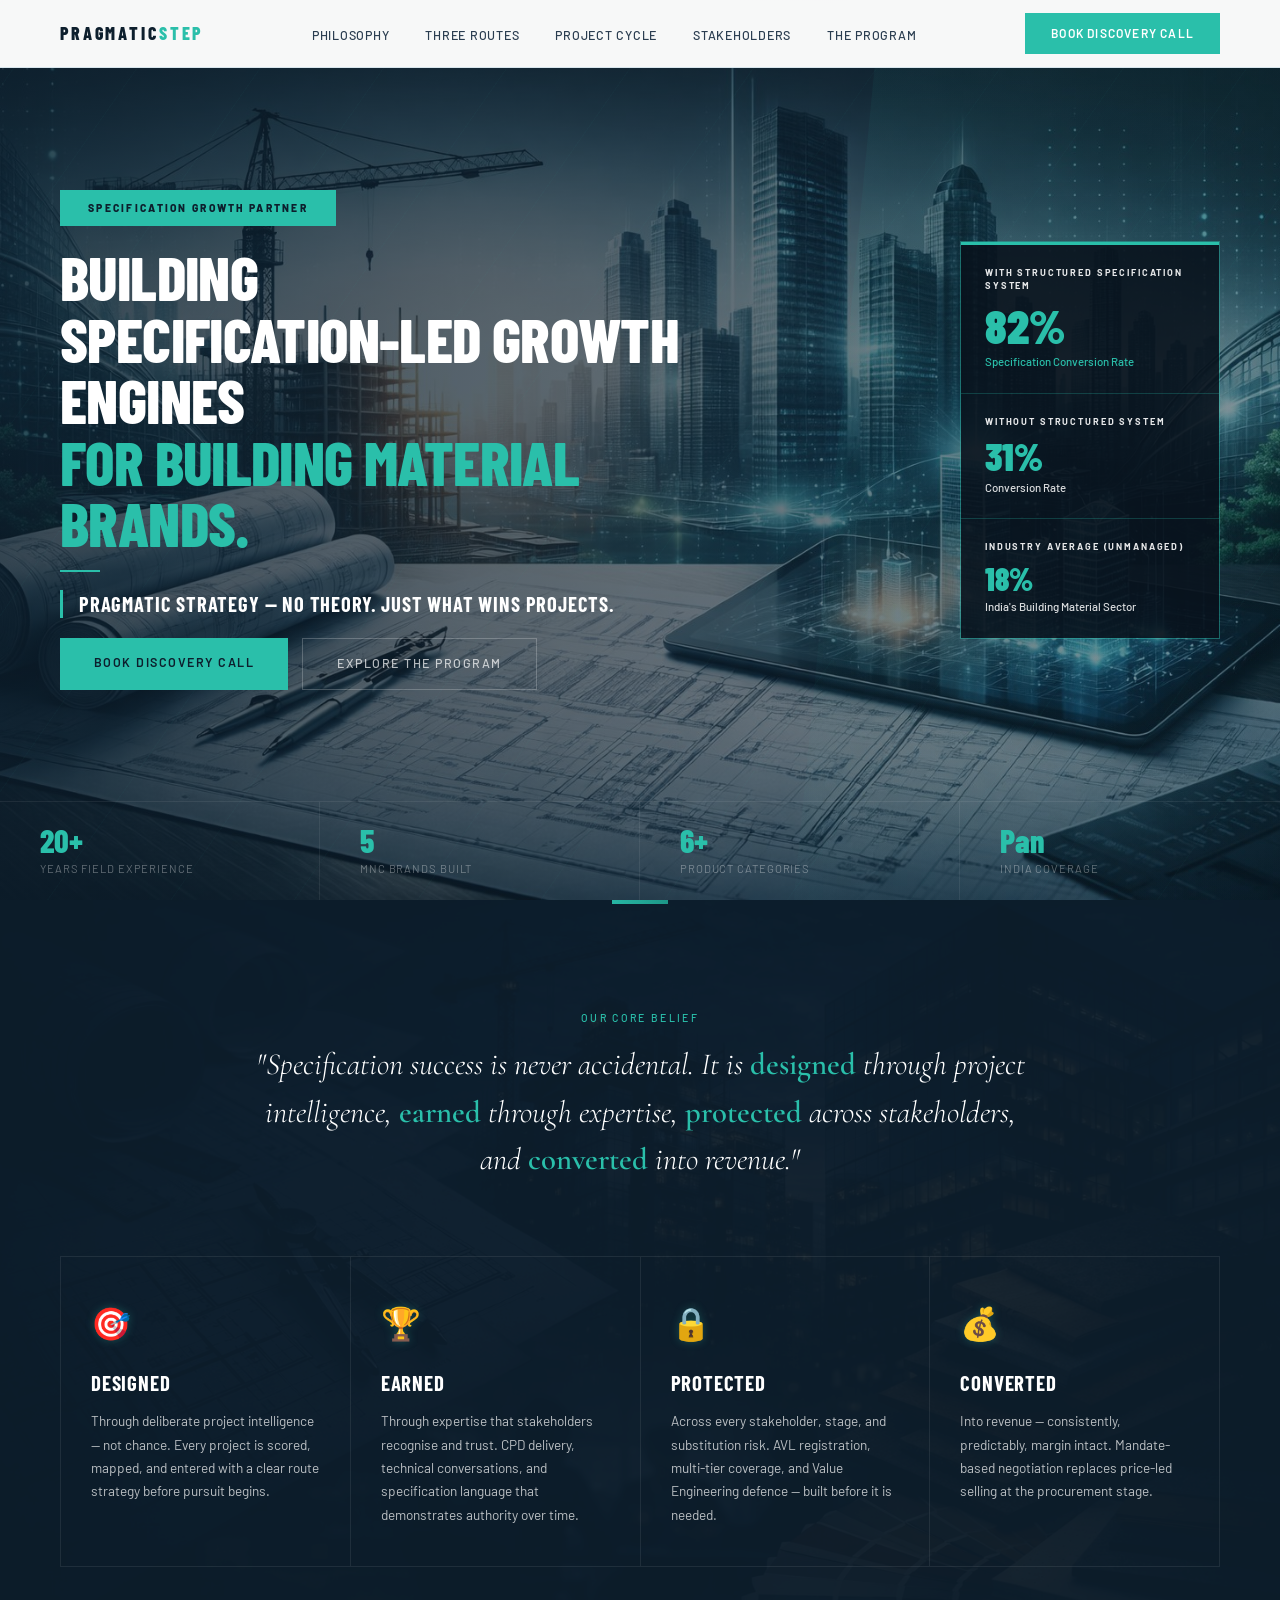
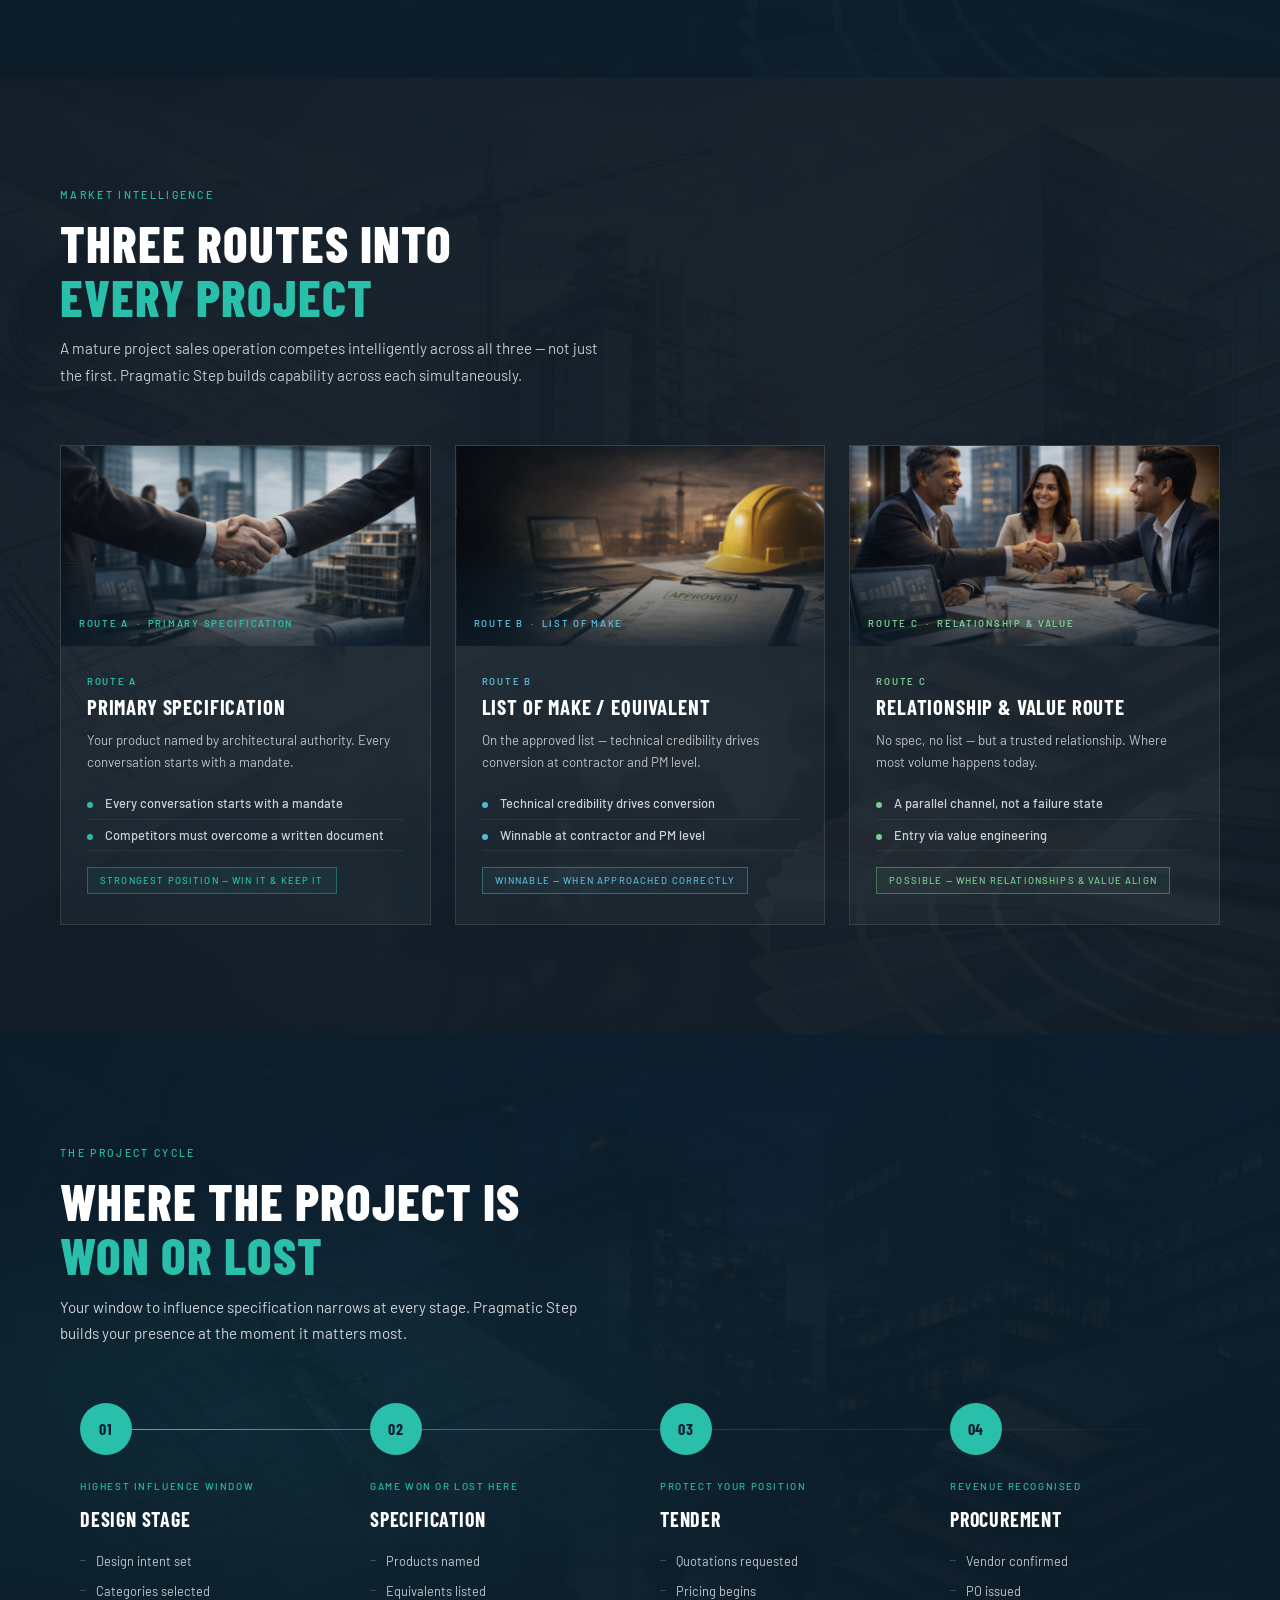
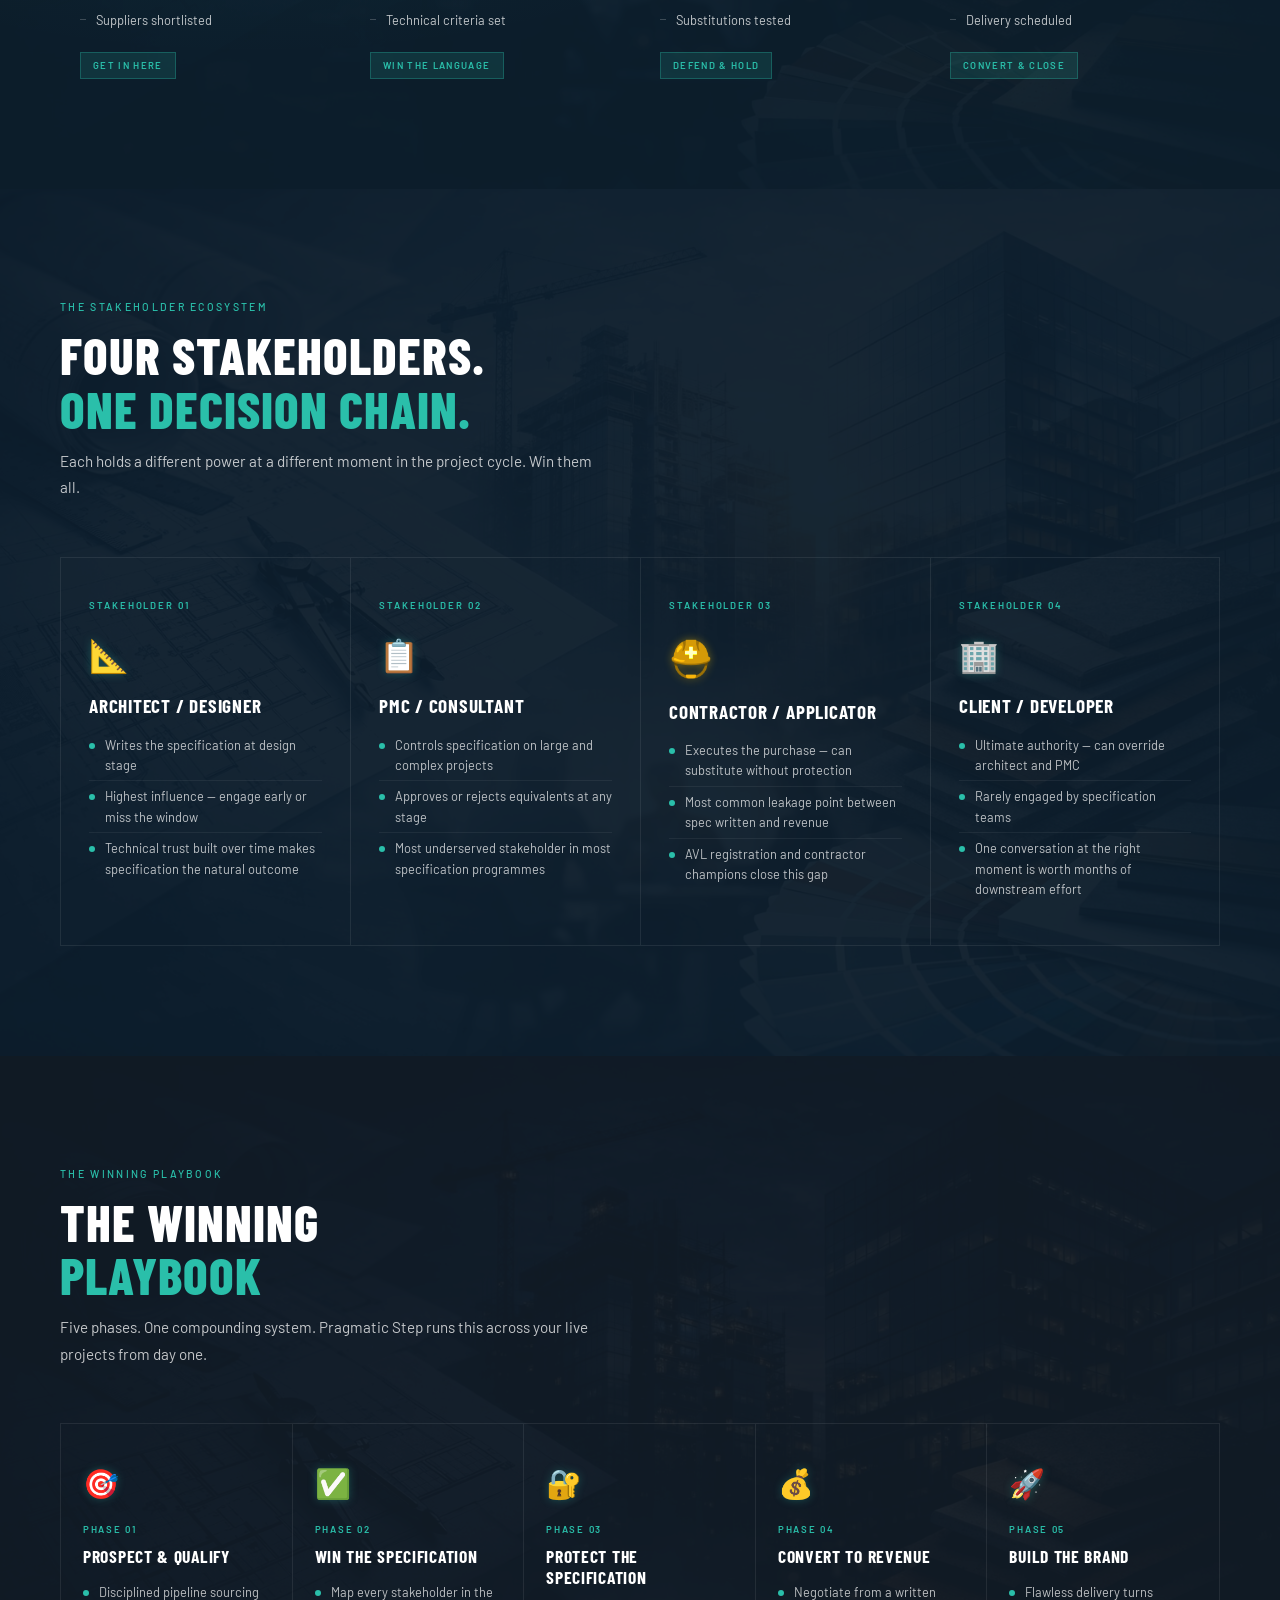
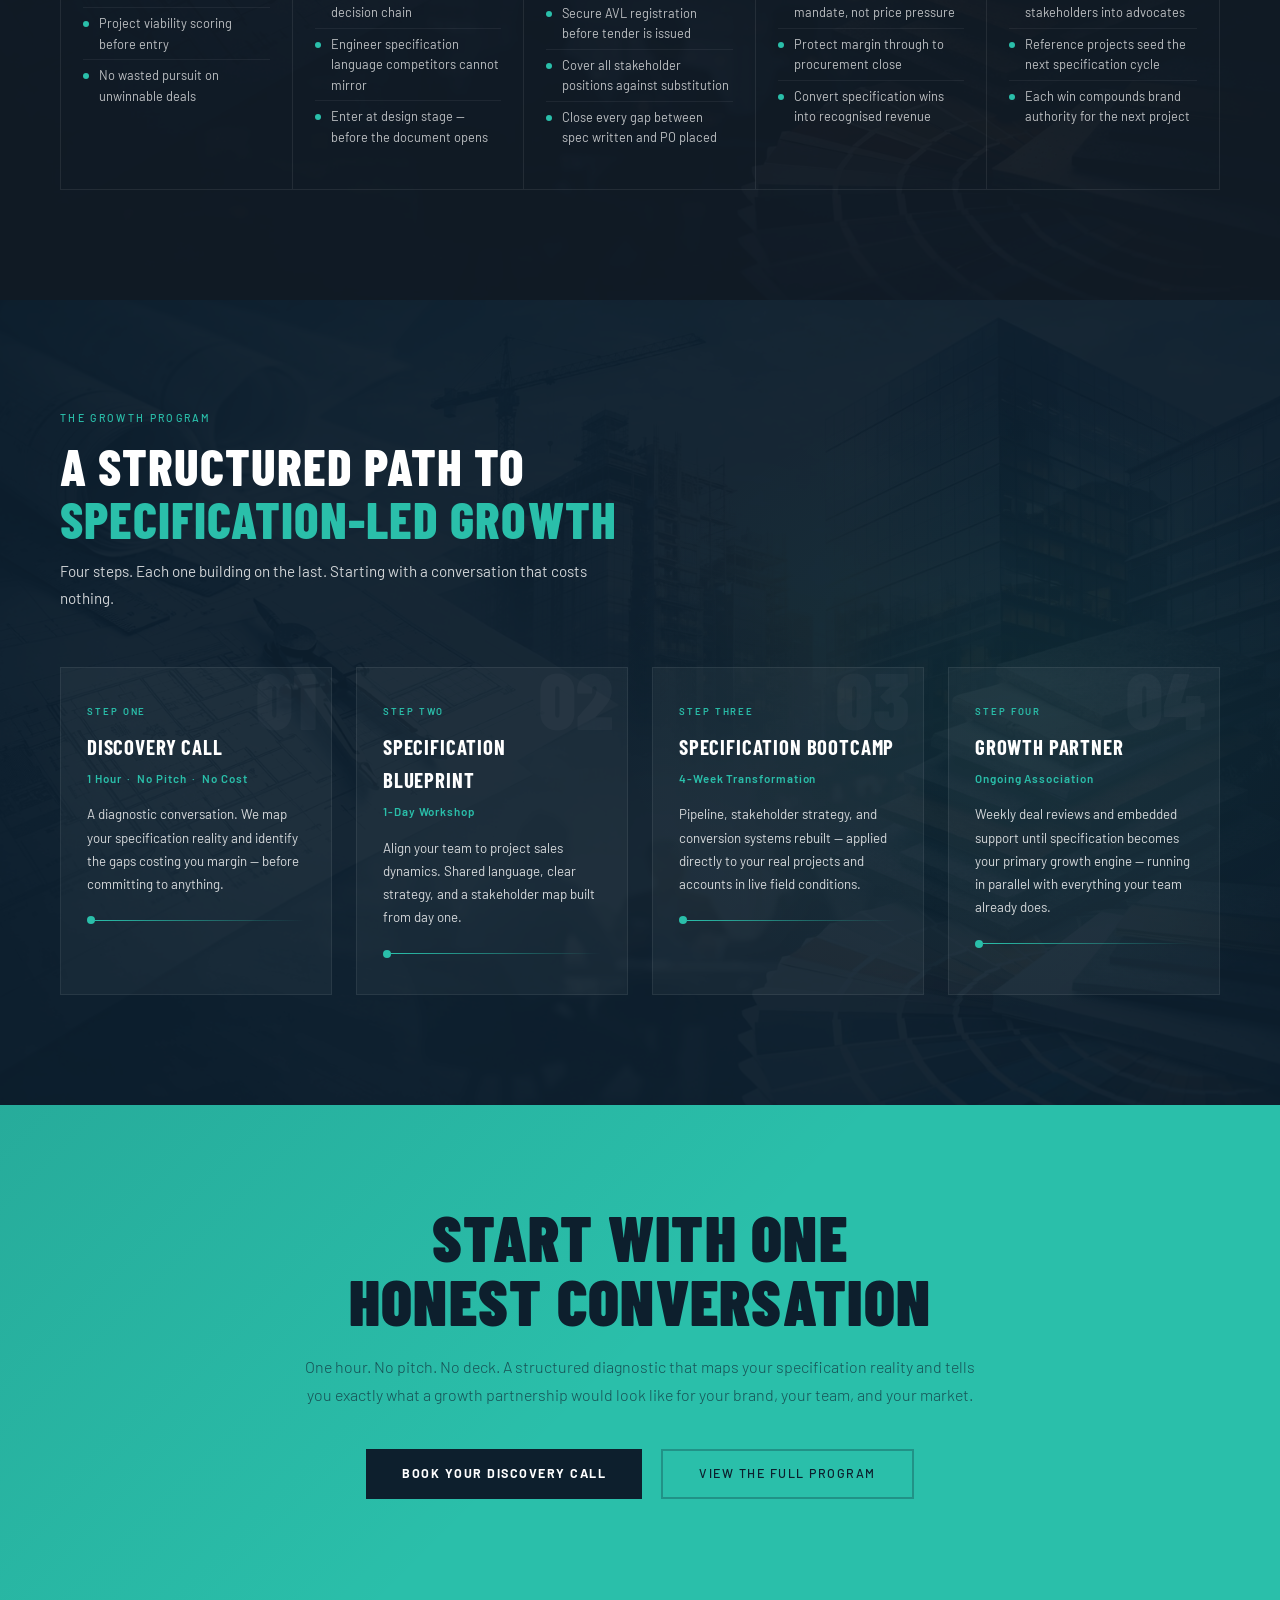
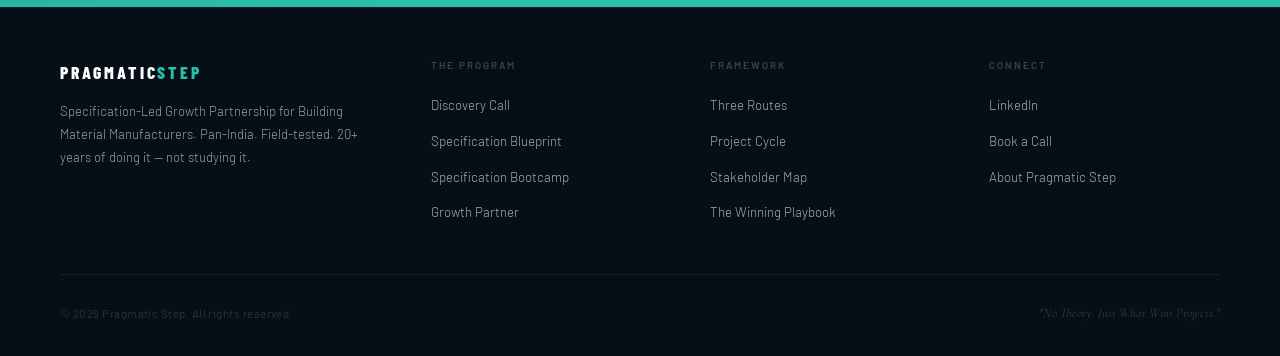
==== logon_uploads/pragmaticstep-homepage (14).html @ 9394274b "basic index done" ====
<!DOCTYPE html>
<html lang="en">
<head>
<meta charset="UTF-8">
<meta name="viewport" content="width=device-width, initial-scale=1.0">
<title>Specification Growth Partner — Pragmatic Step</title>
<link rel="preconnect" href="https://fonts.googleapis.com">
<link rel="preconnect" href="https://fonts.gstatic.com" crossorigin>
<link href="https://fonts.googleapis.com/css2?family=Barlow+Condensed:wght@400;600;700;800;900&family=Barlow:ital,wght@0,300;0,400;0,500;0,600;1,300;1,400&family=Cormorant+Garamond:ital,wght@0,300;1,300;1,400&display=swap" rel="stylesheet">
<style>
:root {
  --teal:#2abfaa; --teal-d:#1f9e8c; --teal-xl:#e6f8f6; --teal-bg:#f0faf9;
  --navy:#0d1f2d; --navy-m:#1a3345; --ink:#1c2b36; --body:#2a3d50;
  --muted:#4a6278; --line:#d8e6ed; --sand:#111c26; --white:#ffffff;
  --gold:#c8932a; --gold-l:#e0a83a;
  --f-head:'Barlow Condensed',sans-serif;
  --f-body:'Barlow',sans-serif;
  --f-serif:'Cormorant Garamond',Georgia,serif;
}
*,*::before,*::after{box-sizing:border-box;margin:0;padding:0}
html{scroll-behavior:smooth}
body{font-family:var(--f-body);background:var(--white);color:var(--ink);overflow-x:hidden;line-height:1.6}

/* NAV */
nav{position:fixed;top:0;left:0;right:0;z-index:200;background:rgba(255,255,255,0.97);backdrop-filter:blur(20px);border-bottom:1px solid var(--line);display:flex;align-items:center;justify-content:space-between;padding:0 60px;height:68px;transition:box-shadow 0.3s}
.nav-logo{font-family:var(--f-head);font-size:1.12rem;font-weight:800;letter-spacing:0.16em;text-transform:uppercase;color:var(--navy);text-decoration:none}
.nav-logo span{color:var(--teal)}
.nav-links{display:flex;gap:36px;list-style:none}
.nav-links a{font-family:var(--f-body);font-size:0.78rem;font-weight:500;letter-spacing:0.06em;text-transform:uppercase;color:var(--body);text-decoration:none;transition:color 0.2s}
.nav-links a:hover,.nav-links a.active{color:var(--teal)}
.nav-cta{font-family:var(--f-body);font-size:0.75rem;font-weight:600;letter-spacing:0.1em;text-transform:uppercase;background:var(--teal);color:var(--white);padding:11px 26px;text-decoration:none;transition:background 0.2s;white-space:nowrap}
.nav-cta:hover{background:var(--teal-d)}

/* HERO */
.hero{min-height:100vh;display:flex;flex-direction:column;justify-content:center;position:relative;overflow:hidden;padding:100px 60px 120px;background:var(--navy)}
.hero-bg{position:absolute;inset:0;background-size:cover;background-position:center 40%;opacity:1}
.hero-bg::after{content:'';position:absolute;inset:0;background:linear-gradient(105deg,rgba(13,31,45,0.82) 0%,rgba(13,31,45,0.65) 50%,rgba(13,31,45,0.45) 100%)}
.hero-stripe{position:absolute;top:0;right:0;width:38%;height:100%;background:linear-gradient(180deg,rgba(42,191,170,0.06) 0%,rgba(42,191,170,0.02) 100%);clip-path:polygon(18% 0,100% 0,100% 100%,0 100%);pointer-events:none}
.hero-grid-lines{position:absolute;inset:0;background-image:repeating-linear-gradient(-55deg,transparent,transparent 100px,rgba(42,191,170,0.025) 100px,rgba(42,191,170,0.025) 101px);pointer-events:none}
.hero-content{position:relative;width:100%;display:grid;grid-template-columns:1fr auto;gap:64px;align-items:center}
.hero-left{max-width:620px}
.hero-right{flex-shrink:0;display:flex;align-items:center;justify-content:flex-end}
.hero-eyebrow{
  display:block;
  width:fit-content;
  font-family:var(--f-body);font-size:0.65rem;font-weight:800;
  letter-spacing:0.22em;text-transform:uppercase;
  color:var(--navy);background:var(--teal);
  padding:10px 28px;margin-bottom:20px;
  text-align:center;
  opacity:0;animation:fadeUp 0.8s 0.2s ease forwards;
}
.hero-eyebrow::before{display:none}
.hero-h1{font-family:var(--f-head);font-size:clamp(2.2rem,4.8vw,4.4rem);font-weight:800;line-height:1.0;text-transform:uppercase;letter-spacing:-0.01em;color:var(--white);margin-bottom:16px;opacity:0;animation:fadeUp 0.9s 0.4s ease forwards}
.hero-h1 .tl{color:var(--teal)}
.hero-divider{width:40px;height:2px;background:var(--teal);margin-bottom:18px;opacity:0;animation:fadeUp 0.8s 0.58s ease forwards}
.hero-tagline{font-family:var(--f-head);font-size:clamp(1rem,1.6vw,1.3rem);font-style:normal;font-weight:700;letter-spacing:0.04em;text-transform:uppercase;color:var(--white);line-height:1.4;margin-bottom:20px;max-width:560px;opacity:0;animation:fadeUp 0.9s 0.7s ease forwards;border-left:3px solid var(--teal);padding-left:16px}
.hero-sub{font-family:var(--f-body);font-size:0.95rem;font-weight:300;color:rgba(255,255,255,0.45);line-height:1.8;max-width:520px;margin-bottom:44px;opacity:0;animation:fadeUp 0.9s 0.85s ease forwards}
.hero-btns{display:flex;gap:14px;flex-wrap:wrap;opacity:0;animation:fadeUp 0.9s 1.0s ease forwards}
.btn-hp{font-family:var(--f-body);font-size:0.78rem;font-weight:600;letter-spacing:0.12em;text-transform:uppercase;background:var(--teal);color:var(--navy);border:none;padding:15px 34px;cursor:pointer;text-decoration:none;transition:all 0.2s;display:inline-block}
.btn-hp:hover{background:#3dd4be;transform:translateY(-2px)}
.btn-hg{font-family:var(--f-body);font-size:0.78rem;font-weight:500;letter-spacing:0.12em;text-transform:uppercase;background:transparent;color:rgba(255,255,255,0.7);border:1px solid rgba(255,255,255,0.22);padding:15px 34px;cursor:pointer;text-decoration:none;transition:all 0.2s;display:inline-block}
.btn-hg:hover{border-color:var(--teal);color:var(--teal)}
.hero-stats{position:absolute;bottom:0;left:0;right:0;border-top:1px solid rgba(255,255,255,0.07);display:grid;grid-template-columns:repeat(4,1fr);opacity:0;animation:fadeUp 0.9s 1.2s ease forwards}
.stat{padding:22px 40px;border-right:1px solid rgba(255,255,255,0.07)}
.stat:last-child{border-right:none}
.stat-n{font-family:var(--f-head);font-size:2rem;font-weight:800;color:var(--teal);line-height:1;margin-bottom:4px}
.stat-l{font-family:var(--f-body);font-size:0.7rem;font-weight:400;letter-spacing:0.08em;text-transform:uppercase;color:rgba(255,255,255,0.35)}

/* BELIEF */
.belief{background:#0d1e2c;padding:110px 60px;position:relative;overflow:hidden}
.belief::before{content:'';position:absolute;top:0;left:50%;transform:translateX(-50%);width:56px;height:4px;background:linear-gradient(90deg,var(--teal),var(--teal-d))}
.bi{max-width:1160px;margin:0 auto}
.belief-top{display:flex;flex-direction:column;align-items:center;text-align:center;margin-bottom:72px}
.eyebrow{font-family:var(--f-body);font-size:0.66rem;font-weight:500;letter-spacing:0.22em;text-transform:uppercase;color:var(--teal);margin-bottom:14px}
.bquote{font-family:var(--f-serif);font-size:clamp(1.6rem,2.4vw,2.2rem);font-weight:300;font-style:italic;color:var(--white);line-height:1.55;max-width:780px}
.bquote strong{font-style:normal;font-weight:600;color:var(--teal)}
.bbody{font-family:var(--f-body);font-size:0.94rem;font-weight:400;color:var(--body);line-height:1.82}
.bbody p+p{margin-top:16px}
.pillars{display:grid;grid-template-columns:repeat(4,1fr);gap:0;border-top:1px solid rgba(255,255,255,0.08);border-left:1px solid rgba(255,255,255,0.08)}
.pl{padding:40px 30px;border-right:1px solid rgba(255,255,255,0.08);border-bottom:1px solid rgba(255,255,255,0.08);position:relative;transition:background 0.25s;overflow:hidden}
.pl:hover{background:rgba(42,191,170,0.08)}
.pl-bar{position:absolute;top:0;left:0;right:0;height:3px;background:var(--teal);transform:scaleX(0);transform-origin:left;transition:transform 0.3s ease}
.pl:hover .pl-bar{transform:scaleX(1)}
.pl-icon{font-size:2rem;margin-bottom:18px;display:block}
.pl-title{font-family:var(--f-head);font-size:1.3rem;font-weight:700;text-transform:uppercase;letter-spacing:0.04em;color:var(--white);margin-bottom:10px}
.pl-body{font-family:var(--f-body);font-size:0.85rem;font-weight:400;color:rgba(255,255,255,0.72);line-height:1.72}

/* SECTION HEADER */
.sec-head{margin-bottom:56px}
.sec-eyebrow{font-family:var(--f-body);font-size:0.66rem;font-weight:500;letter-spacing:0.22em;text-transform:uppercase;color:var(--teal);margin-bottom:12px}
.sec-title{font-family:var(--f-head);font-size:clamp(2.2rem,4vw,3.4rem);font-weight:800;text-transform:uppercase;letter-spacing:0.02em;color:var(--white);line-height:1.05;margin-bottom:12px}
.sec-title .tl{color:var(--teal)}
.sec-title-wh{color:var(--white)}
.sec-sub{font-family:var(--f-body);font-size:0.95rem;font-weight:400;color:rgba(255,255,255,0.75);line-height:1.75;max-width:540px}
.sec-sub-dim{color:rgba(255,255,255,0.8)}

/* THREE ROUTES */
.routes{background:#111c26;padding:110px 60px}
.ri{max-width:1160px;margin:0 auto}
.routes-grid{display:grid;grid-template-columns:repeat(3,1fr);gap:24px;margin-top:0}
.rc{background:rgba(255,255,255,0.04);border:1px solid rgba(255,255,255,0.1);overflow:hidden;position:relative;transition:transform 0.25s,box-shadow 0.25s}
.rc:hover{transform:translateY(-5px);box-shadow:0 20px 56px rgba(0,0,0,0.1)}
.rc-img{height:200px;position:relative;overflow:hidden}
.rc-img-bg{position:absolute;inset:0;background-size:cover;background-position:center;transition:transform 7s ease}
.rc:hover .rc-img-bg{transform:scale(1.06)}
.rc-ov{position:absolute;inset:0;background:linear-gradient(to top,rgba(13,31,45,0.8) 0%,rgba(13,31,45,0.1) 55%)}
.rc-img-lbl{position:absolute;bottom:14px;left:18px;font-family:var(--f-body);font-size:0.6rem;font-weight:600;letter-spacing:0.18em;text-transform:uppercase}
.rc-body{padding:28px 26px 30px}
.rc-route{font-family:var(--f-body);font-size:0.6rem;font-weight:600;letter-spacing:0.18em;text-transform:uppercase;margin-bottom:6px}
.rc-route.a{color:var(--teal)}.rc-route.b{color:#5bb8d4}.rc-route.c{color:#7acf90}
.rc-title{font-family:var(--f-head);font-size:1.3rem;font-weight:700;text-transform:uppercase;letter-spacing:0.04em;color:var(--white);margin-bottom:10px;line-height:1.15}
.rc-desc{font-family:var(--f-body);font-size:0.83rem;font-weight:400;color:rgba(255,255,255,0.7);line-height:1.7;margin-bottom:14px}
.rc-pts{list-style:none;padding:0}
.rc-pts li{font-family:var(--f-body);font-size:0.8rem;font-weight:500;color:rgba(255,255,255,0.78);line-height:1.6;padding:5px 0 5px 18px;position:relative;border-bottom:1px solid var(--line)}
.rc-pts li:last-child{border-bottom:none}
.rc-pts li{border-bottom:1px solid rgba(255,255,255,0.06) !important}
.rc-pts li::before{content:'';position:absolute;left:0;top:14px;width:6px;height:6px;border-radius:50%}
.rc.a .rc-pts li::before{background:var(--teal)}
.rc.b .rc-pts li::before{background:#5bb8d4}
.rc.c .rc-pts li::before{background:#7acf90}
.rc-badge{display:inline-block;margin-top:16px;font-family:var(--f-body);font-size:0.6rem;font-weight:500;letter-spacing:0.12em;text-transform:uppercase;padding:5px 12px;border:1px solid}
.badge-a{color:var(--teal);border-color:rgba(42,191,170,0.4);background:rgba(42,191,170,0.06)}
.badge-b{color:#5bb8d4;border-color:rgba(91,184,212,0.4);background:rgba(91,184,212,0.06)}
.badge-c{color:#7acf90;border-color:rgba(122,207,144,0.4);background:rgba(122,207,144,0.06)}

/* CYCLE */
.cycle{background:var(--navy);padding:110px 60px;position:relative;overflow:hidden}
.cycle::before{content:'';position:absolute;inset:0;background:radial-gradient(ellipse 70% 50% at 20% 50%,rgba(42,191,170,0.07),transparent 65%);pointer-events:none}
.ci{max-width:1160px;margin:0 auto}
.cycle-track{display:grid;grid-template-columns:repeat(4,1fr);position:relative;margin-top:56px}
.cycle-track::before{content:'';position:absolute;top:26px;left:6%;right:6%;height:1px;background:linear-gradient(90deg,var(--teal),rgba(42,191,170,0.25),rgba(42,191,170,0.05));z-index:0}
.ct{padding:0 20px 0;position:relative;z-index:1}
.ct-num{width:52px;height:52px;border-radius:50%;display:flex;align-items:center;justify-content:center;font-family:var(--f-head);font-size:1rem;font-weight:700;letter-spacing:0.06em;margin-bottom:24px}
.ct-num.on{background:var(--teal);color:var(--navy)}
.ct-num.off{background:rgba(255,255,255,0.05);border:1px solid rgba(255,255,255,0.12);color:rgba(255,255,255,0.35)}
.ct-tag{font-family:var(--f-body);font-size:0.62rem;font-weight:500;letter-spacing:0.16em;text-transform:uppercase;margin-bottom:8px}
.ct-tag.hi{color:var(--teal)}.ct-tag.lo{color:rgba(255,255,255,0.25)}
.ct-title{font-family:var(--f-head);font-size:1.25rem;font-weight:700;text-transform:uppercase;letter-spacing:0.04em;color:var(--white);margin-bottom:12px}
.ct-pts{list-style:none;padding:0}
.ct-pts li{font-family:var(--f-body);font-size:0.8rem;font-weight:400;color:rgba(255,255,255,0.75);line-height:1.7;padding:4px 0 4px 16px;position:relative}
.ct-pts li::before{content:'';position:absolute;left:0;top:13px;width:6px;height:1px;background:rgba(255,255,255,0.2)}
.ct-lbl{display:inline-block;margin-top:16px;font-family:var(--f-body);font-size:0.6rem;font-weight:600;letter-spacing:0.14em;text-transform:uppercase;padding:5px 12px}
.ct-lbl.on{background:rgba(42,191,170,0.14);color:var(--teal);border:1px solid rgba(42,191,170,0.3)}
.ct-lbl.off{background:rgba(255,255,255,0.04);color:rgba(255,255,255,0.2);border:1px solid rgba(255,255,255,0.07)}

/* STAKEHOLDERS */
.stakeholders{background:#0d1e2c;padding:110px 60px}
.shi{max-width:1160px;margin:0 auto}
.sh-grid{display:grid;grid-template-columns:repeat(4,1fr);gap:0;margin-top:56px}
.sh{padding:40px 28px;border:1px solid rgba(255,255,255,0.08);border-right:none;position:relative;transition:background 0.25s;overflow:hidden}
.sh:last-child{border-right:1px solid rgba(255,255,255,0.08)}
.sh:hover{background:rgba(42,191,170,0.08)}
.sh::after{content:'';position:absolute;bottom:0;left:0;right:0;height:3px;background:var(--teal);transform:scaleX(0);transform-origin:left;transition:transform 0.3s}
.sh:hover::after{transform:scaleX(1)}
.sh-num{font-family:var(--f-body);font-size:0.6rem;font-weight:600;letter-spacing:0.2em;text-transform:uppercase;color:var(--teal);margin-bottom:16px}
.sh-icon{font-size:2rem;margin-bottom:14px;display:block}
.sh-title{font-family:var(--f-head);font-size:1.2rem;font-weight:700;text-transform:uppercase;letter-spacing:0.04em;color:var(--white);margin-bottom:12px;line-height:1.2}
.sh-body{font-family:var(--f-body);font-size:0.83rem;font-weight:400;color:rgba(255,255,255,0.72);line-height:1.75}

/* COMPLETE GAME */
.game{background:#111c26;padding:110px 60px}
.gi{max-width:1160px;margin:0 auto}
.gphases{display:grid;grid-template-columns:repeat(5,1fr);gap:0;margin-top:56px;border:1px solid rgba(255,255,255,0.08)}
.gp{padding:36px 22px;border-right:1px solid rgba(255,255,255,0.08);position:relative;transition:background 0.25s;overflow:hidden}
.gp:last-child{border-right:none}
.gp:hover{background:rgba(42,191,170,0.08)}
.gp-bar{position:absolute;top:0;left:0;right:0;height:3px;background:linear-gradient(90deg,var(--teal),var(--teal-d));transform:scaleX(0);transform-origin:left;transition:transform 0.3s}
.gp:hover .gp-bar{transform:scaleX(1)}
.gp-icon{font-size:1.8rem;margin-bottom:16px;display:block}
.gp-ph{font-family:var(--f-body);font-size:0.6rem;font-weight:600;letter-spacing:0.18em;text-transform:uppercase;color:var(--teal);margin-bottom:8px}
.gp-title{font-family:var(--f-head);font-size:1.1rem;font-weight:700;text-transform:uppercase;letter-spacing:0.04em;color:var(--white);margin-bottom:10px;line-height:1.2}
.gp-body{font-family:var(--f-body);font-size:0.8rem;font-weight:400;color:rgba(255,255,255,0.72);line-height:1.7}

/* PROGRAM */
.program{background:var(--navy);padding:110px 60px;position:relative;overflow:hidden}
.program::before{content:'';position:absolute;inset:0;background:radial-gradient(ellipse 50% 60% at 80% 50%,rgba(42,191,170,0.07),transparent 65%);pointer-events:none}
.pri{max-width:1160px;margin:0 auto}
.prog-steps{display:grid;grid-template-columns:repeat(4,1fr);gap:24px;margin-top:56px}
.ps{background:rgba(255,255,255,0.04);border:1px solid rgba(255,255,255,0.07);padding:36px 26px;position:relative;overflow:hidden;transition:background 0.25s,border-color 0.25s}
.ps:hover{background:rgba(42,191,170,0.06);border-color:rgba(42,191,170,0.25)}
.ps-nbig{position:absolute;top:-10px;right:14px;font-family:var(--f-head);font-size:5rem;font-weight:900;color:rgba(255,255,255,0.03);line-height:1;pointer-events:none;user-select:none}
.ps-step{font-family:var(--f-body);font-size:0.6rem;font-weight:600;letter-spacing:0.2em;text-transform:uppercase;color:var(--teal);margin-bottom:10px}
.ps-title{font-family:var(--f-head);font-size:1.3rem;font-weight:700;text-transform:uppercase;letter-spacing:0.04em;color:var(--white);margin-bottom:6px}
.ps-meta{font-family:var(--f-body);font-size:0.72rem;font-weight:600;color:var(--teal);letter-spacing:0.08em;margin-bottom:16px}
.ps-body{font-family:var(--f-body);font-size:0.83rem;font-weight:400;color:rgba(255,255,255,0.82);line-height:1.75}
.ps-dot-line{display:flex;align-items:center;margin-top:20px}
.pdot{width:8px;height:8px;border-radius:50%;background:var(--teal);flex-shrink:0}
.pline{height:1px;flex:1;background:linear-gradient(90deg,var(--teal),rgba(42,191,170,0))}

/* CTA */
.cta-section{background:var(--teal);padding:100px 60px;text-align:center;position:relative;overflow:hidden}
.cta-section::before{content:'';position:absolute;inset:0;background:linear-gradient(135deg,rgba(13,31,45,0.12) 0%,transparent 50%)}
.cta-in{position:relative;max-width:680px;margin:0 auto}
.cta-title{font-family:var(--f-head);font-size:clamp(2.4rem,5vw,4rem);font-weight:900;text-transform:uppercase;letter-spacing:0.02em;color:var(--navy);line-height:1;margin-bottom:20px}
.cta-sub{font-family:var(--f-body);font-size:1rem;font-weight:300;color:rgba(13,31,45,0.68);line-height:1.75;margin-bottom:40px}
.btn-cp{font-family:var(--f-body);font-size:0.78rem;font-weight:700;letter-spacing:0.12em;text-transform:uppercase;background:var(--navy);color:var(--white);padding:15px 36px;text-decoration:none;transition:all 0.2s;display:inline-block;margin:0 8px 8px}
.btn-cp:hover{background:var(--navy-m);transform:translateY(-1px)}
.btn-cg{font-family:var(--f-body);font-size:0.78rem;font-weight:500;letter-spacing:0.12em;text-transform:uppercase;background:transparent;color:var(--navy);border:2px solid rgba(13,31,45,0.28);padding:13px 36px;text-decoration:none;transition:all 0.2s;display:inline-block;margin:0 8px 8px}
.btn-cg:hover{border-color:var(--navy)}

/* FOOTER */
footer{background:#060f17;padding:50px 60px 32px;border-top:1px solid rgba(255,255,255,0.05)}
.ft{display:grid;grid-template-columns:1.4fr 1fr 1fr 1fr;gap:48px;padding-bottom:40px;border-bottom:1px solid rgba(255,255,255,0.07);margin-bottom:28px}
.f-logo{font-family:var(--f-head);font-size:1.1rem;font-weight:800;letter-spacing:0.16em;text-transform:uppercase;color:var(--white);text-decoration:none;display:block;margin-bottom:14px}
.f-logo span{color:var(--teal)}
.f-desc{font-family:var(--f-body);font-size:0.82rem;font-weight:300;color:rgba(255,255,255,0.6);line-height:1.75}
.f-col-title{font-family:var(--f-body);font-size:0.62rem;font-weight:600;letter-spacing:0.2em;text-transform:uppercase;color:rgba(255,255,255,0.22);margin-bottom:18px}
.f-links{list-style:none}
.f-links li{margin-bottom:10px}
.f-links a{font-family:var(--f-body);font-size:0.83rem;font-weight:300;color:rgba(255,255,255,0.65);text-decoration:none;transition:color 0.2s}
.f-links a:hover{color:var(--teal)}
.fb{display:flex;align-items:center;justify-content:space-between}
.f-copy{font-family:var(--f-body);font-size:0.72rem;color:rgba(255,255,255,0.15);letter-spacing:0.04em}
.f-tag{font-family:var(--f-serif);font-size:0.82rem;font-style:italic;color:rgba(255,255,255,0.18)}

/* REVEAL */
.reveal{opacity:0;transform:translateY(28px);transition:opacity 0.7s ease,transform 0.7s ease}
.reveal.in{opacity:1;transform:translateY(0)}
.d1{transition-delay:0.1s}.d2{transition-delay:0.2s}.d3{transition-delay:0.3s}.d4{transition-delay:0.4s}
@keyframes fadeUp{from{opacity:0;transform:translateY(24px)}to{opacity:1;transform:translateY(0)}}

/* RESPONSIVE */
@media(max-width:1100px){
  .belief-top{grid-template-columns:1fr;gap:40px}
  .pillars{grid-template-columns:repeat(2,1fr)}
  .routes-grid{grid-template-columns:1fr}
  .cycle-track{grid-template-columns:repeat(2,1fr)}.cycle-track::before{display:none}
  .sh-grid{grid-template-columns:repeat(2,1fr)}.sh:nth-child(2){border-right:none}.sh:nth-child(3){border-right:none}
  .gphases{grid-template-columns:repeat(3,1fr)}
  .prog-steps{grid-template-columns:repeat(2,1fr)}
  .ft{grid-template-columns:1fr 1fr}
}
@media(max-width:768px){
  nav{padding:0 20px}.nav-links{display:none}
  .hero,.belief,.routes,.cycle,.stakeholders,.game,.program,.cta-section{padding:72px 24px}
  .hero-stats{grid-template-columns:repeat(2,1fr)}
  .pillars{grid-template-columns:1fr}
  .sh-grid{grid-template-columns:1fr}.sh{border-right:1px solid var(--line)}
  .gphases{grid-template-columns:1fr}
  .prog-steps{grid-template-columns:1fr}
  .ft{grid-template-columns:1fr}
  .fb{flex-direction:column;gap:10px;text-align:center}
  .cycle-track{grid-template-columns:1fr}
}



/* Section alternating backgrounds */
.sec-bg-dark {
  position: relative;
}
.sec-bg-dark::after {
  content: '';
  position: absolute;
  inset: 0;
  background-image: url('[data-uri]');
  background-size: cover;
  background-position: center;
  opacity: 0.05;
  pointer-events: none;
  z-index: 0;
}
.sec-bg-light {
  position: relative;
}
.sec-bg-light::after {
  content: '';
  position: absolute;
  inset: 0;
  background-image: url('[data-uri]');
  background-size: cover;
  background-position: center;
  opacity: 0.04;
  pointer-events: none;
  z-index: 0;
}
/* ensure children sit above the pseudo bg */
.sec-bg-dark > *, .sec-bg-light > * { position: relative; z-index: 1; }


/* Hero right stats panel */
.hero-stats-panel {
  width: 260px;
  border: 1px solid rgba(42,191,170,0.45);
  overflow: hidden;
  opacity: 0;
  animation: fadeUp 1s 1.1s ease forwards;
  flex-shrink: 0;
}
.hsp-item {
  padding: 22px 24px;
  border-bottom: 1px solid rgba(42,191,170,0.25);
  position: relative;
  background: rgba(8,18,28,0.88);
  backdrop-filter: blur(12px);
}
.hsp-item:last-child { border-bottom: none; }
.hsp-label {
  font-family: var(--f-body);
  font-size: 0.58rem;
  font-weight: 700;
  letter-spacing: 0.2em;
  text-transform: uppercase;
  color: rgba(255,255,255,0.9);
  margin-bottom: 8px;
  line-height: 1.4;
}
.hsp-pct {
  font-family: var(--f-head);
  font-size: 3rem;
  font-weight: 900;
  line-height: 1;
  color: var(--teal);
  margin-bottom: 4px;
}
.hsp-item.mid .hsp-pct { color: var(--teal); font-size: 2.4rem; }
.hsp-item.low .hsp-pct { color: var(--teal); font-size: 2rem; }
.hsp-desc {
  font-family: var(--f-body);
  font-size: 0.72rem;
  font-weight: 500;
  color: rgba(255,255,255,0.85);
  line-height: 1.5;
}
.hsp-item.top { border-top: 3px solid var(--teal); }
.hsp-item.top .hsp-desc { color: var(--teal); }

@media(max-width:900px) {
  .hero-content { grid-template-columns: 1fr; gap: 40px; }
  .hero-right { justify-content: flex-start; }
  .hero-stats-panel { width: 100%; max-width: 320px; }
}


/* Ensure emojis render bright on dark backgrounds */
.pl-icon, .sh-icon, .gp-icon {
  filter: drop-shadow(0 0 4px rgba(42,191,170,0.3));
  display: block;
}


.sh-hardhat {
  font-size: 2.2rem !important;
  filter: sepia(1) saturate(4) hue-rotate(5deg) brightness(1.1) drop-shadow(0 0 4px rgba(255,200,0,0.4)) !important;
}


/* Stakeholder & Game pointer lists */
.sh-pts, .gp-pts {
  list-style: none;
  padding: 0;
  margin: 0;
}
.sh-pts li, .gp-pts li {
  font-family: var(--f-body);
  font-size: 0.8rem;
  font-weight: 400;
  color: rgba(255,255,255,0.72);
  line-height: 1.6;
  padding: 5px 0 5px 16px;
  position: relative;
  border-bottom: 1px solid rgba(255,255,255,0.06);
}
.sh-pts li:last-child, .gp-pts li:last-child { border-bottom: none; }
.sh-pts li::before, .gp-pts li::before {
  content: '';
  position: absolute;
  left: 0; top: 13px;
  width: 6px; height: 6px;
  border-radius: 50%;
  background: var(--teal);
}

</style>
</head>
<body>

<nav id="nav">
  <a href="#" class="nav-logo">Pragmatic<span>Step</span></a>
  <ul class="nav-links">
    <li><a href="#belief">Philosophy</a></li>
    <li><a href="#routes">Three Routes</a></li>
    <li><a href="#cycle">Project Cycle</a></li>
    <li><a href="#stakeholders">Stakeholders</a></li>
    <li><a href="#program">The Program</a></li>
  </ul>
  <a href="#discovery" class="nav-cta">Book Discovery Call</a>
</nav>

<!-- HERO -->
<section class="hero">  <div class="hero-bg" style="background-image:url('[data-uri]')"></div>
  <div class="hero-stripe"></div>
  <div class="hero-grid-lines"></div>
  <div class="hero-content">
    <div class="hero-left">
      <div class="hero-eyebrow">Specification Growth Partner</div>
      <h1 class="hero-h1">Building Specification&#8209;Led Growth Engines<br><span class="tl">for Building Material Brands.</span></h1>
      <div class="hero-divider"></div>
      <p class="hero-tagline">Pragmatic Strategy &#8212; No Theory. Just What Wins Projects.</p>
      <div class="hero-btns">
        <a href="#discovery" class="btn-hp">Book Discovery Call</a>
        <a href="#program" class="btn-hg">Explore the Program</a>
      </div>
    </div>
    <div class="hero-right">
      <div class="hero-stats-panel">
        <div class="hsp-item top">
          <div class="hsp-label">With Structured Specification System</div>
          <div class="hsp-pct">82%</div>
          <div class="hsp-desc">Specification Conversion Rate</div>
        </div>
        <div class="hsp-item mid">
          <div class="hsp-label">Without Structured System</div>
          <div class="hsp-pct">31%</div>
          <div class="hsp-desc">Conversion Rate</div>
        </div>
        <div class="hsp-item low">
          <div class="hsp-label">Industry Average (Unmanaged)</div>
          <div class="hsp-pct">18%</div>
          <div class="hsp-desc">India's Building Material Sector</div>
        </div>
      </div>
    </div>
  </div>
  <div class="hero-stats">
    <div class="stat"><div class="stat-n">20+</div><div class="stat-l">Years Field Experience</div></div>
    <div class="stat"><div class="stat-n">5</div><div class="stat-l">MNC Brands Built</div></div>
    <div class="stat"><div class="stat-n">6+</div><div class="stat-l">Product Categories</div></div>
    <div class="stat"><div class="stat-n">Pan</div><div class="stat-l">India Coverage</div></div>
  </div>
</section>

<!-- BELIEF -->
<section class="belief sec-bg-dark" id="belief">
  <div class="bi">
    <div class="belief-top">
      <div class="reveal">
        <div class="eyebrow">Our Core Belief</div>
        <p class="bquote">"Specification success is never accidental. It is <strong>designed</strong> through project intelligence, <strong>earned</strong> through expertise, <strong>protected</strong> across stakeholders, and <strong>converted</strong> into revenue."</p>
      </div>

    </div>
    <div class="pillars">
      <div class="pl reveal"><div class="pl-bar"></div><span class="pl-icon">&#127919;</span><div class="pl-title">Designed</div><div class="pl-body">Through deliberate project intelligence &#8212; not chance. Every project is scored, mapped, and entered with a clear route strategy before pursuit begins.</div></div>
      <div class="pl reveal d1"><div class="pl-bar"></div><span class="pl-icon">&#127942;</span><div class="pl-title">Earned</div><div class="pl-body">Through expertise that stakeholders recognise and trust. CPD delivery, technical conversations, and specification language that demonstrates authority over time.</div></div>
      <div class="pl reveal d2"><div class="pl-bar"></div><span class="pl-icon">🔒</span><div class="pl-title">Protected</div><div class="pl-body">Across every stakeholder, stage, and substitution risk. AVL registration, multi-tier coverage, and Value Engineering defence &#8212; built before it is needed.</div></div>
      <div class="pl reveal d3"><div class="pl-bar"></div><span class="pl-icon">&#128176;</span><div class="pl-title">Converted</div><div class="pl-body">Into revenue &#8212; consistently, predictably, margin intact. Mandate-based negotiation replaces price-led selling at the procurement stage.</div></div>
    </div>
  </div>
</section>

<!-- THREE ROUTES -->
<section class="routes sec-bg-light" id="routes">
  <div class="ri">
    <div class="sec-head reveal">
      <div class="sec-eyebrow">Market Intelligence</div>
      <h2 class="sec-title">Three Routes Into<br><span class="tl">Every Project</span></h2>
      <p class="sec-sub">A mature project sales operation competes intelligently across all three &#8212; not just the first. Pragmatic Step builds capability across each simultaneously.</p>
    </div>
    <div class="routes-grid">
      <div class="rc a reveal">
        <div class="rc-img">
          <div class="rc-img-bg" style="background-image:url('[data-uri]')"></div>
          <div class="rc-ov"></div>
          <div class="rc-img-lbl" style="color:var(--teal)">Route A &nbsp;&#xB7;&nbsp; Primary Specification</div>
        </div>
        <div class="rc-body">
          <div class="rc-route a">Route A</div>
          <div class="rc-title">Primary Specification</div>
          <div class="rc-desc">Your product named by architectural authority. Every conversation starts with a mandate.</div>
          <ul class="rc-pts"><li>Every conversation starts with a mandate</li><li>Competitors must overcome a written document</li></ul>
          <span class="rc-badge badge-a">Strongest Position &#8212; Win It &amp; Keep It</span>
        </div>
      </div>

      <div class="rc b reveal d1">
        <div class="rc-img">
          <div class="rc-img-bg" style="background-image:url('[data-uri]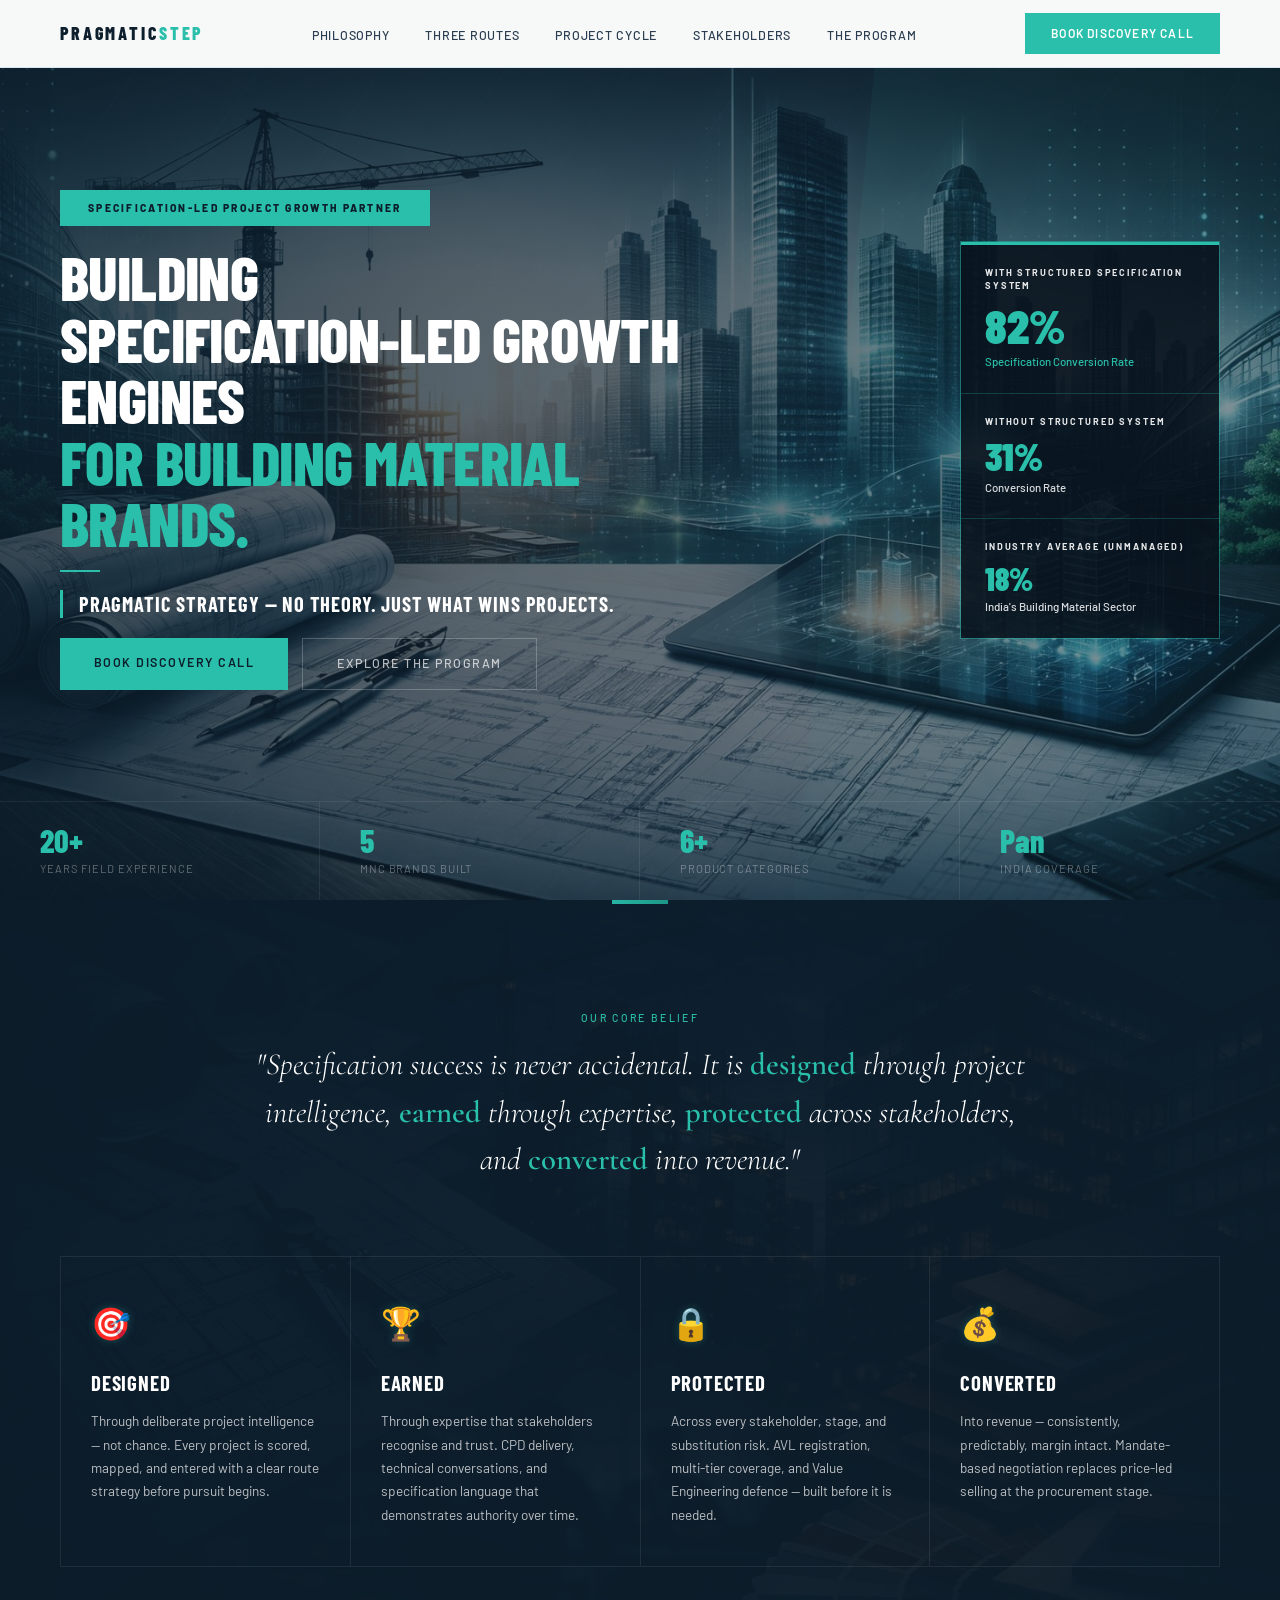
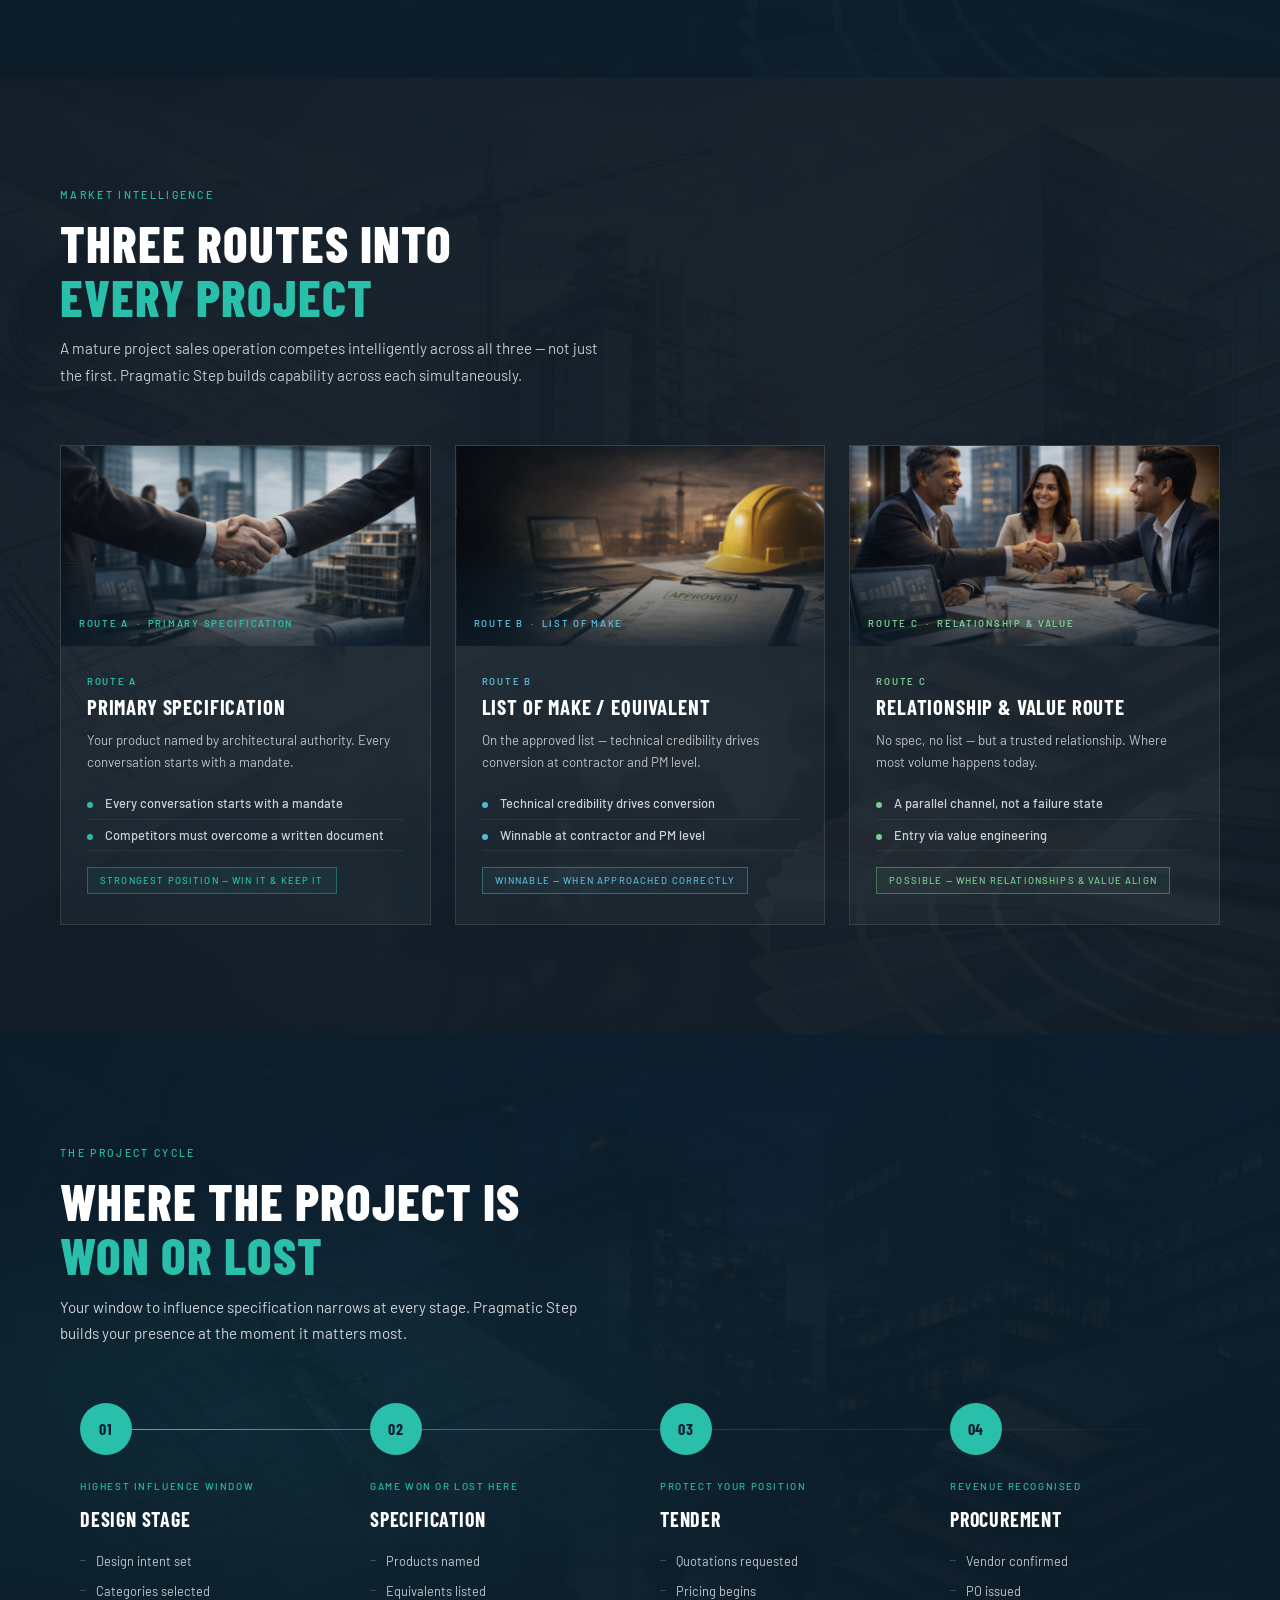
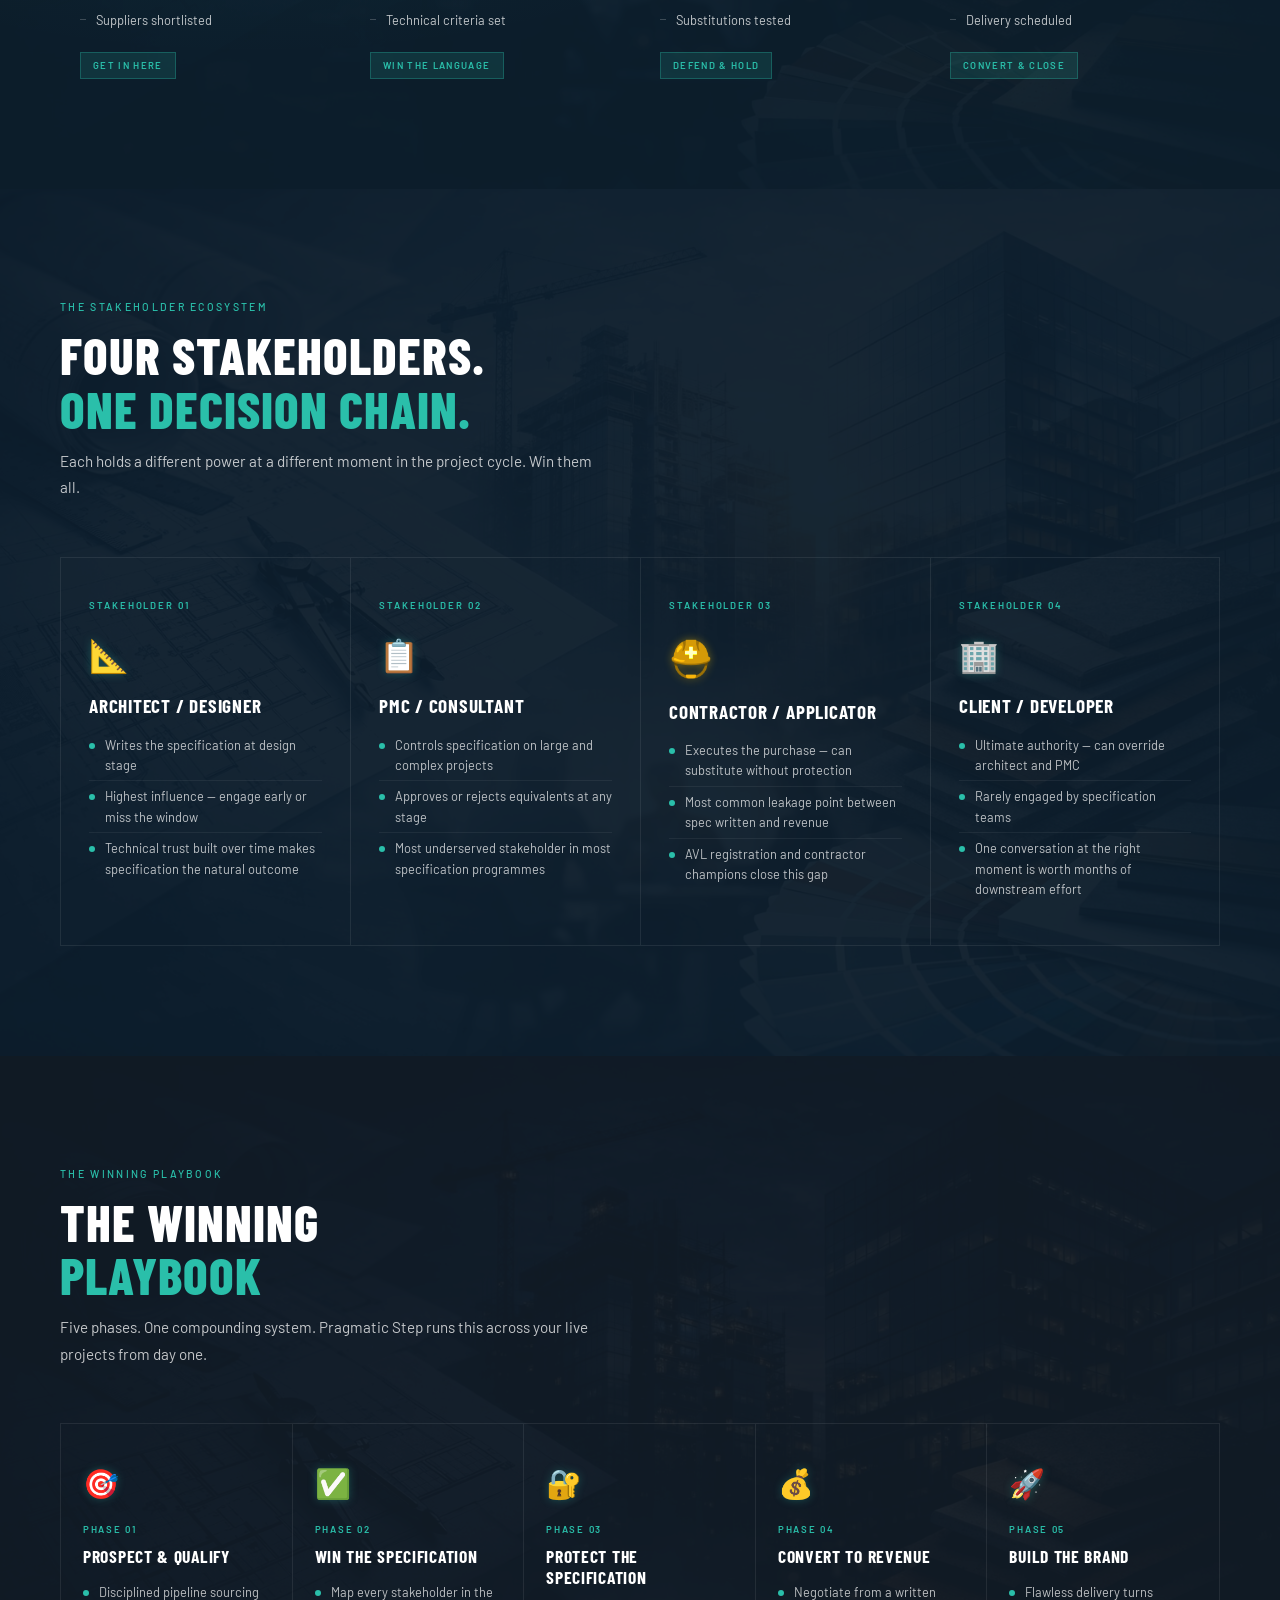
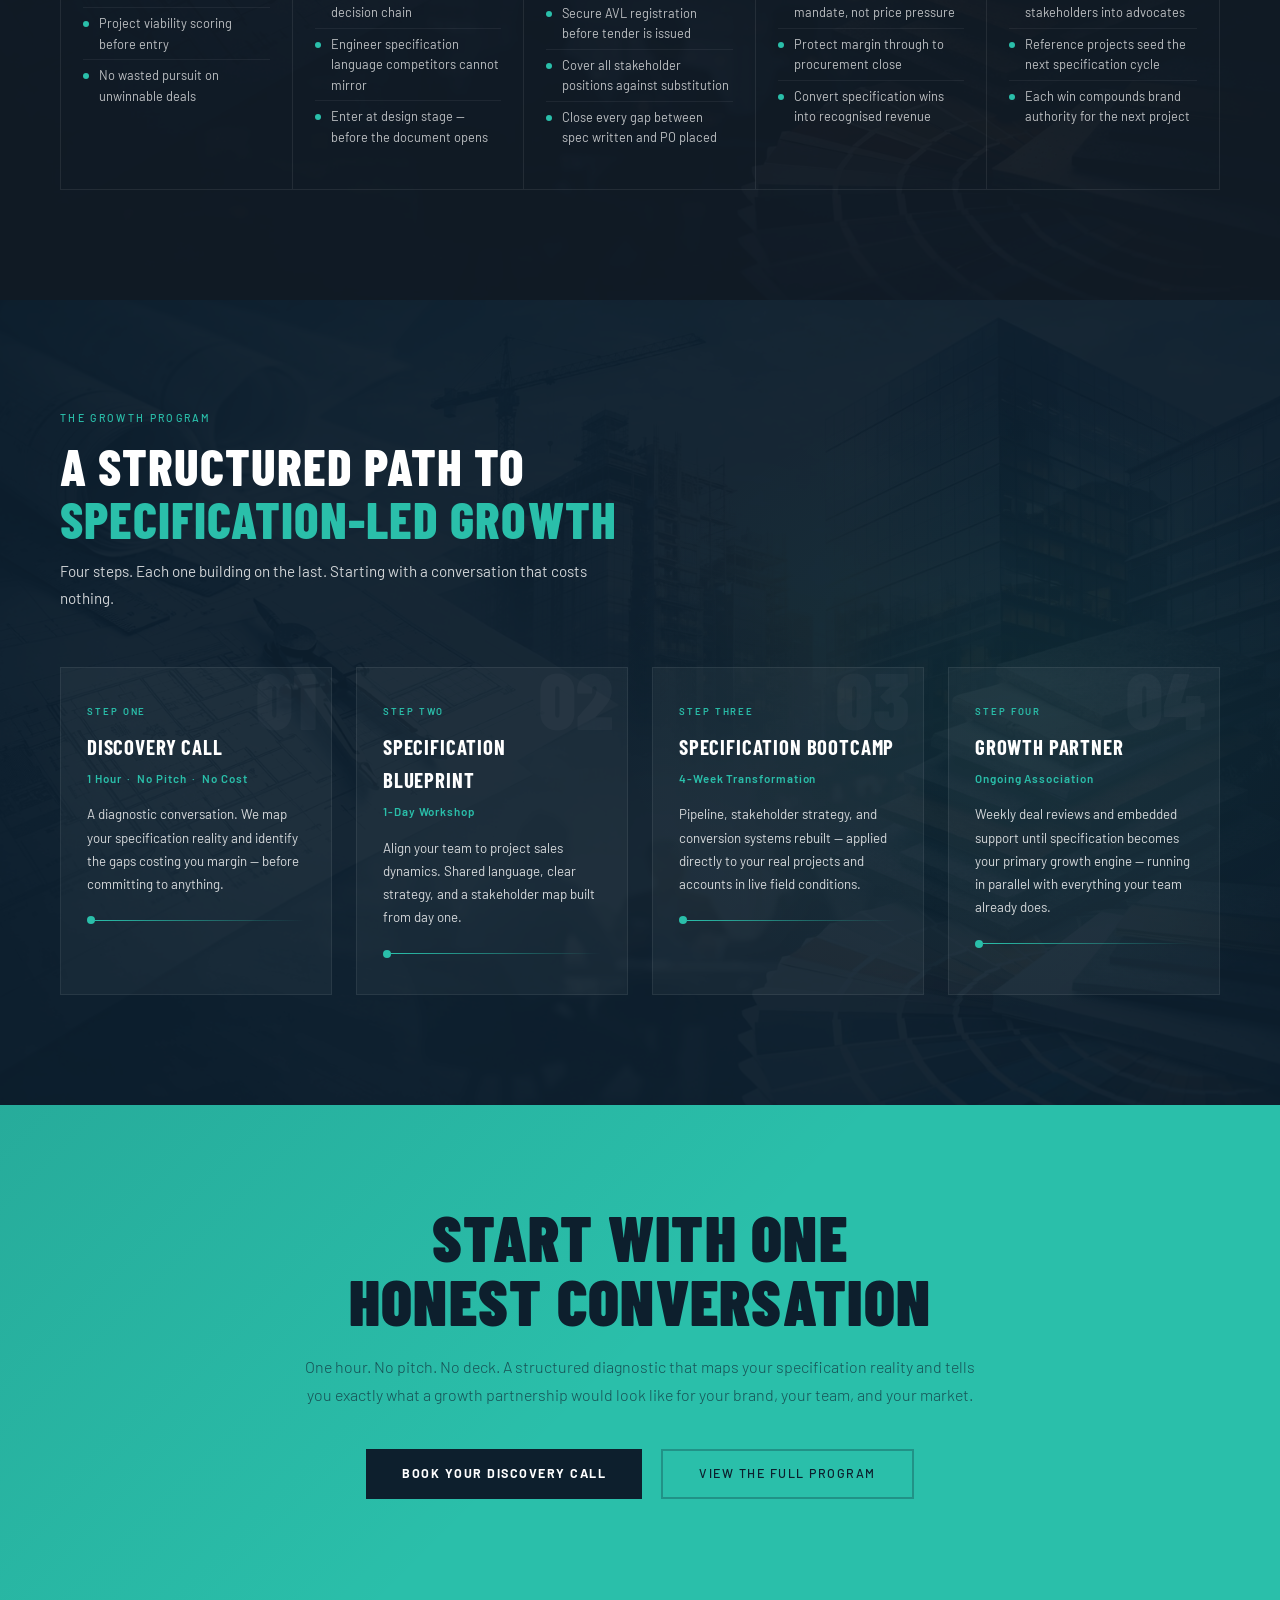
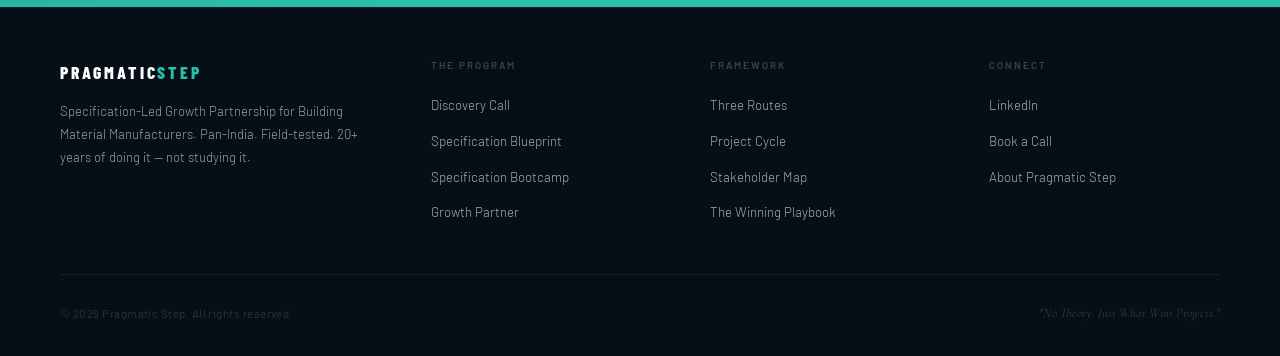
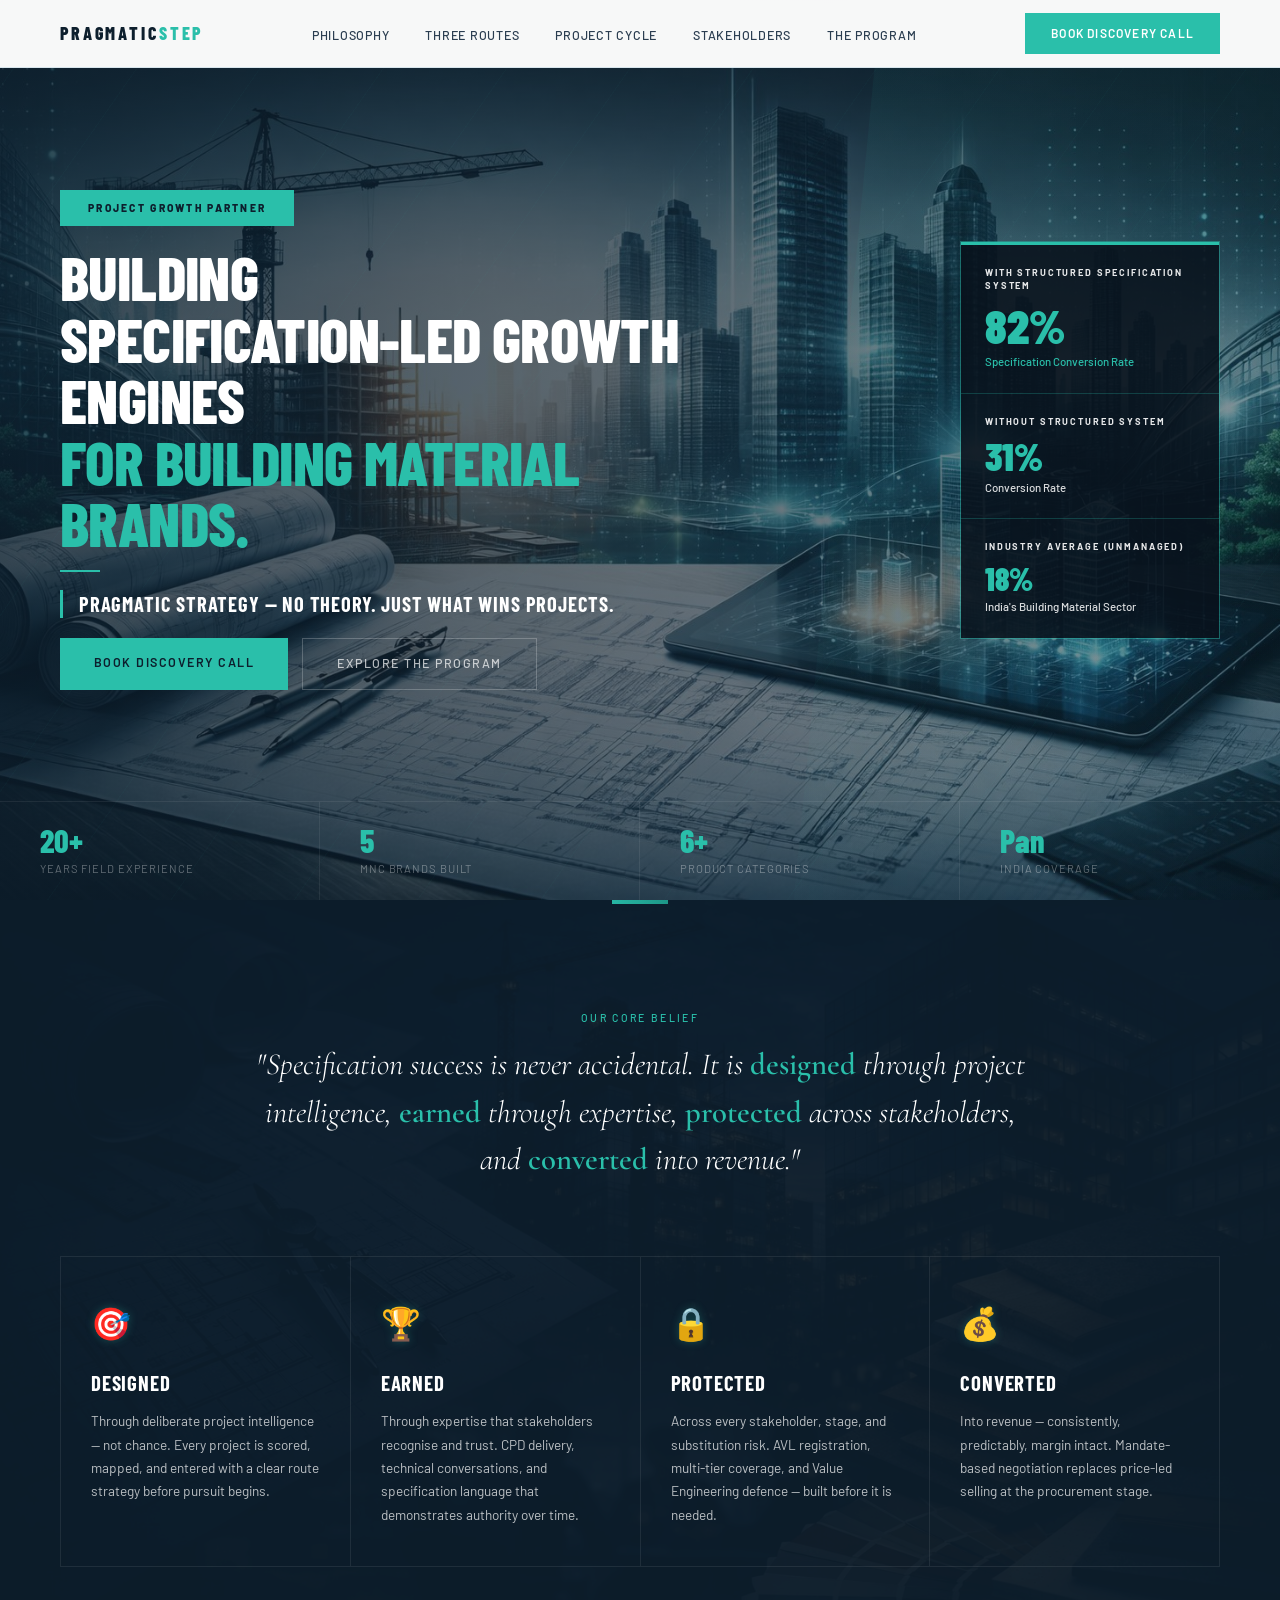
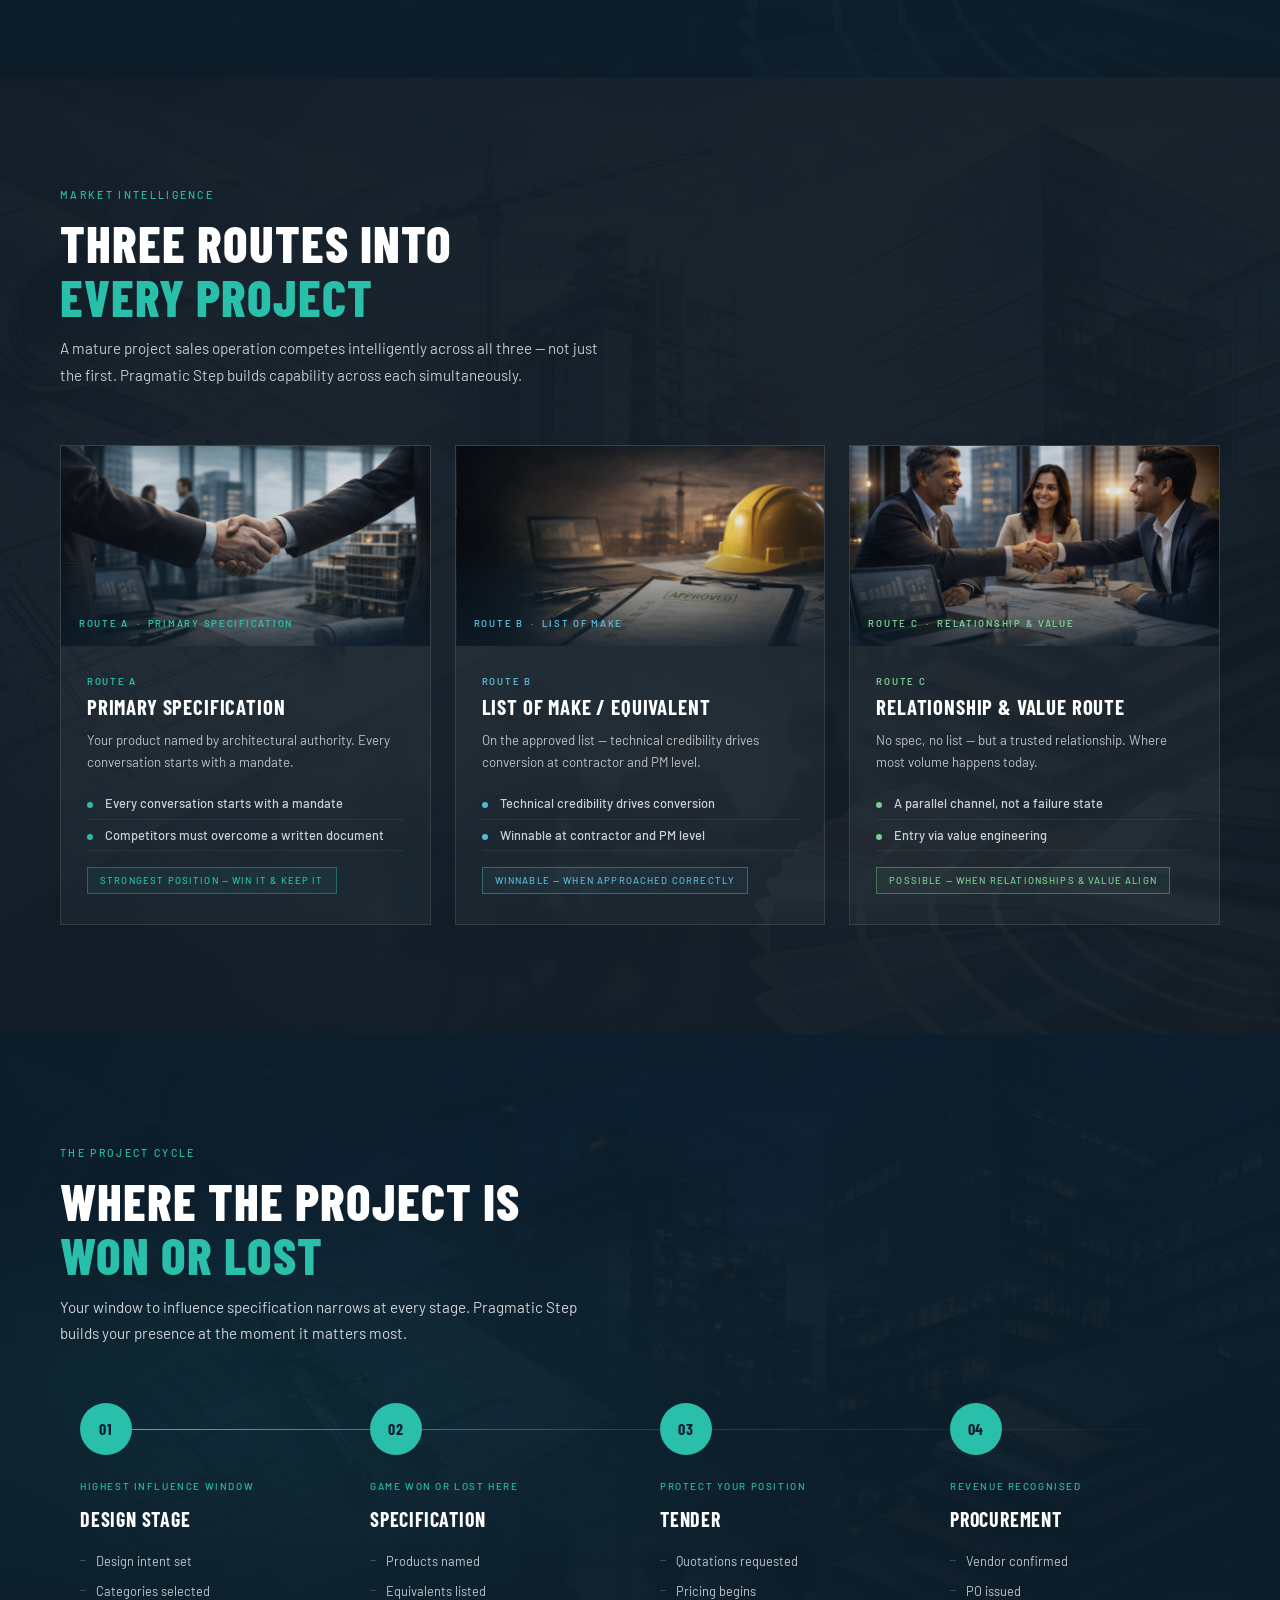
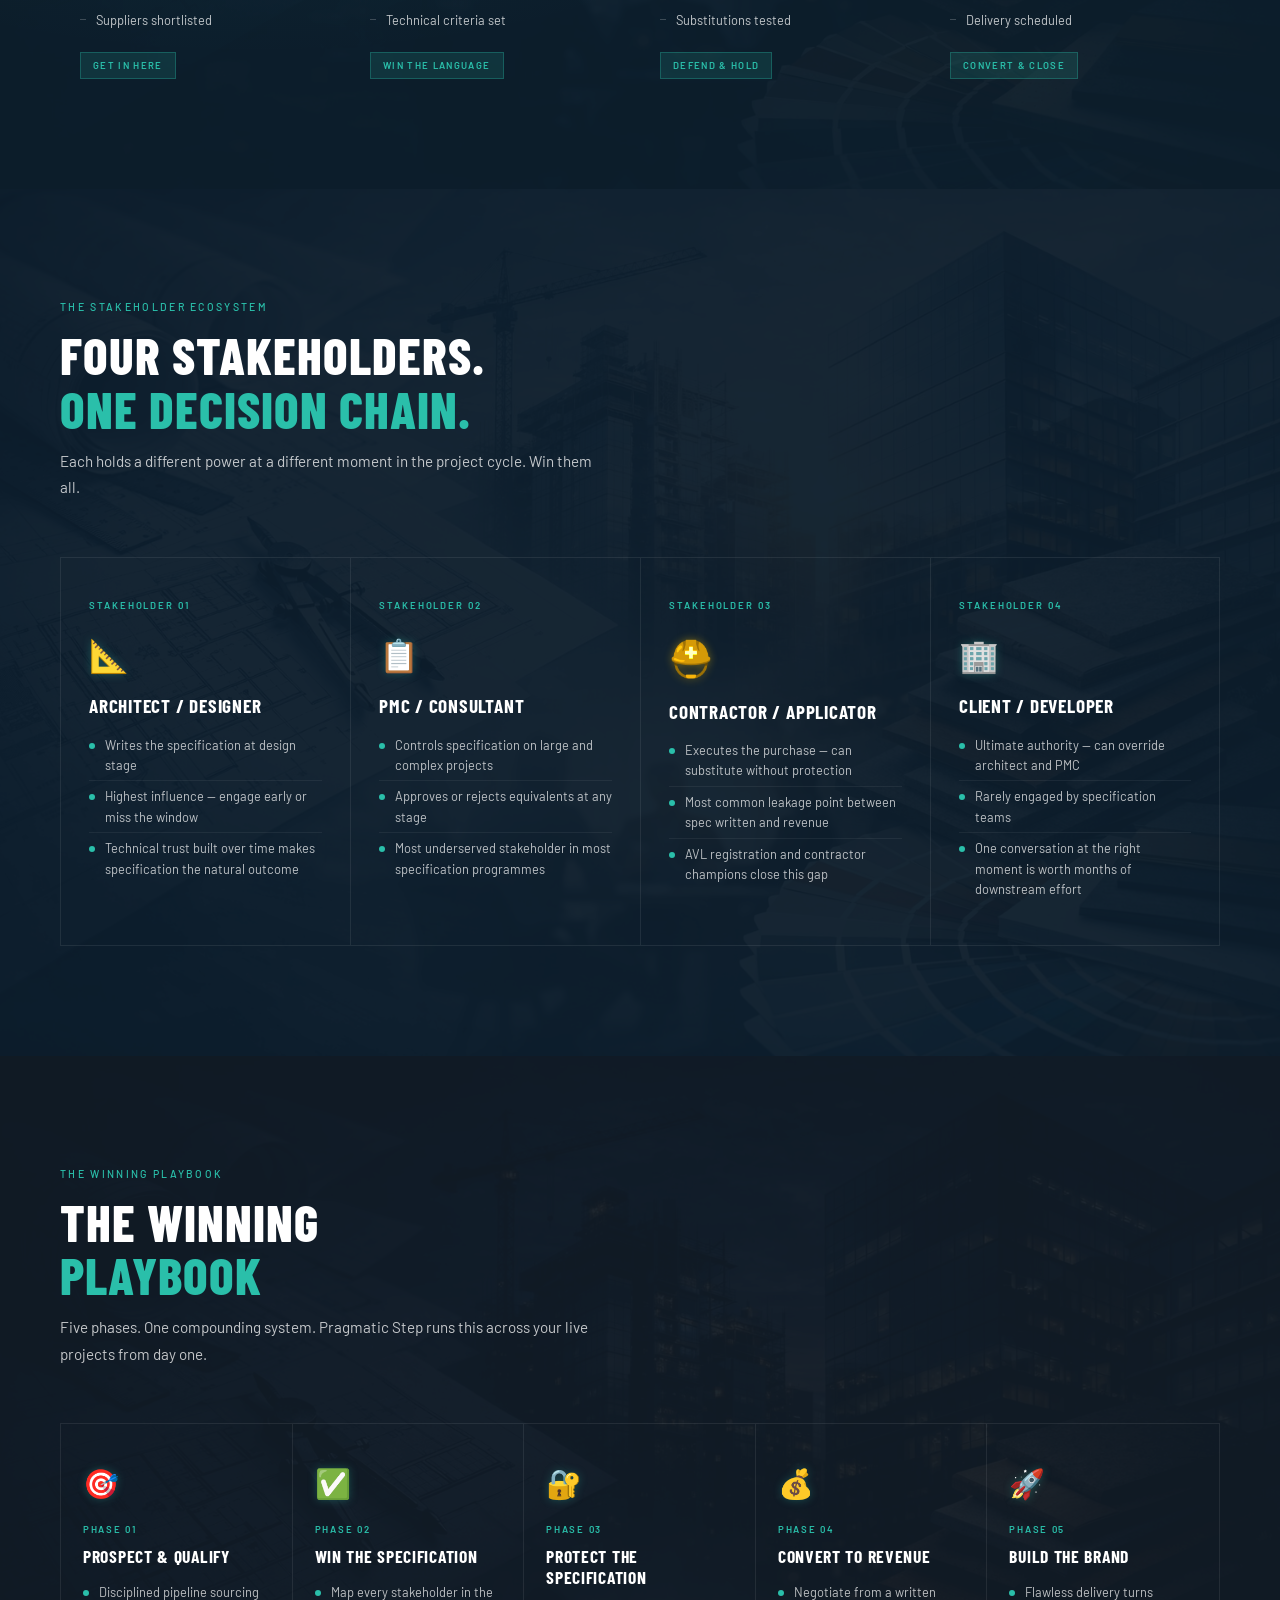
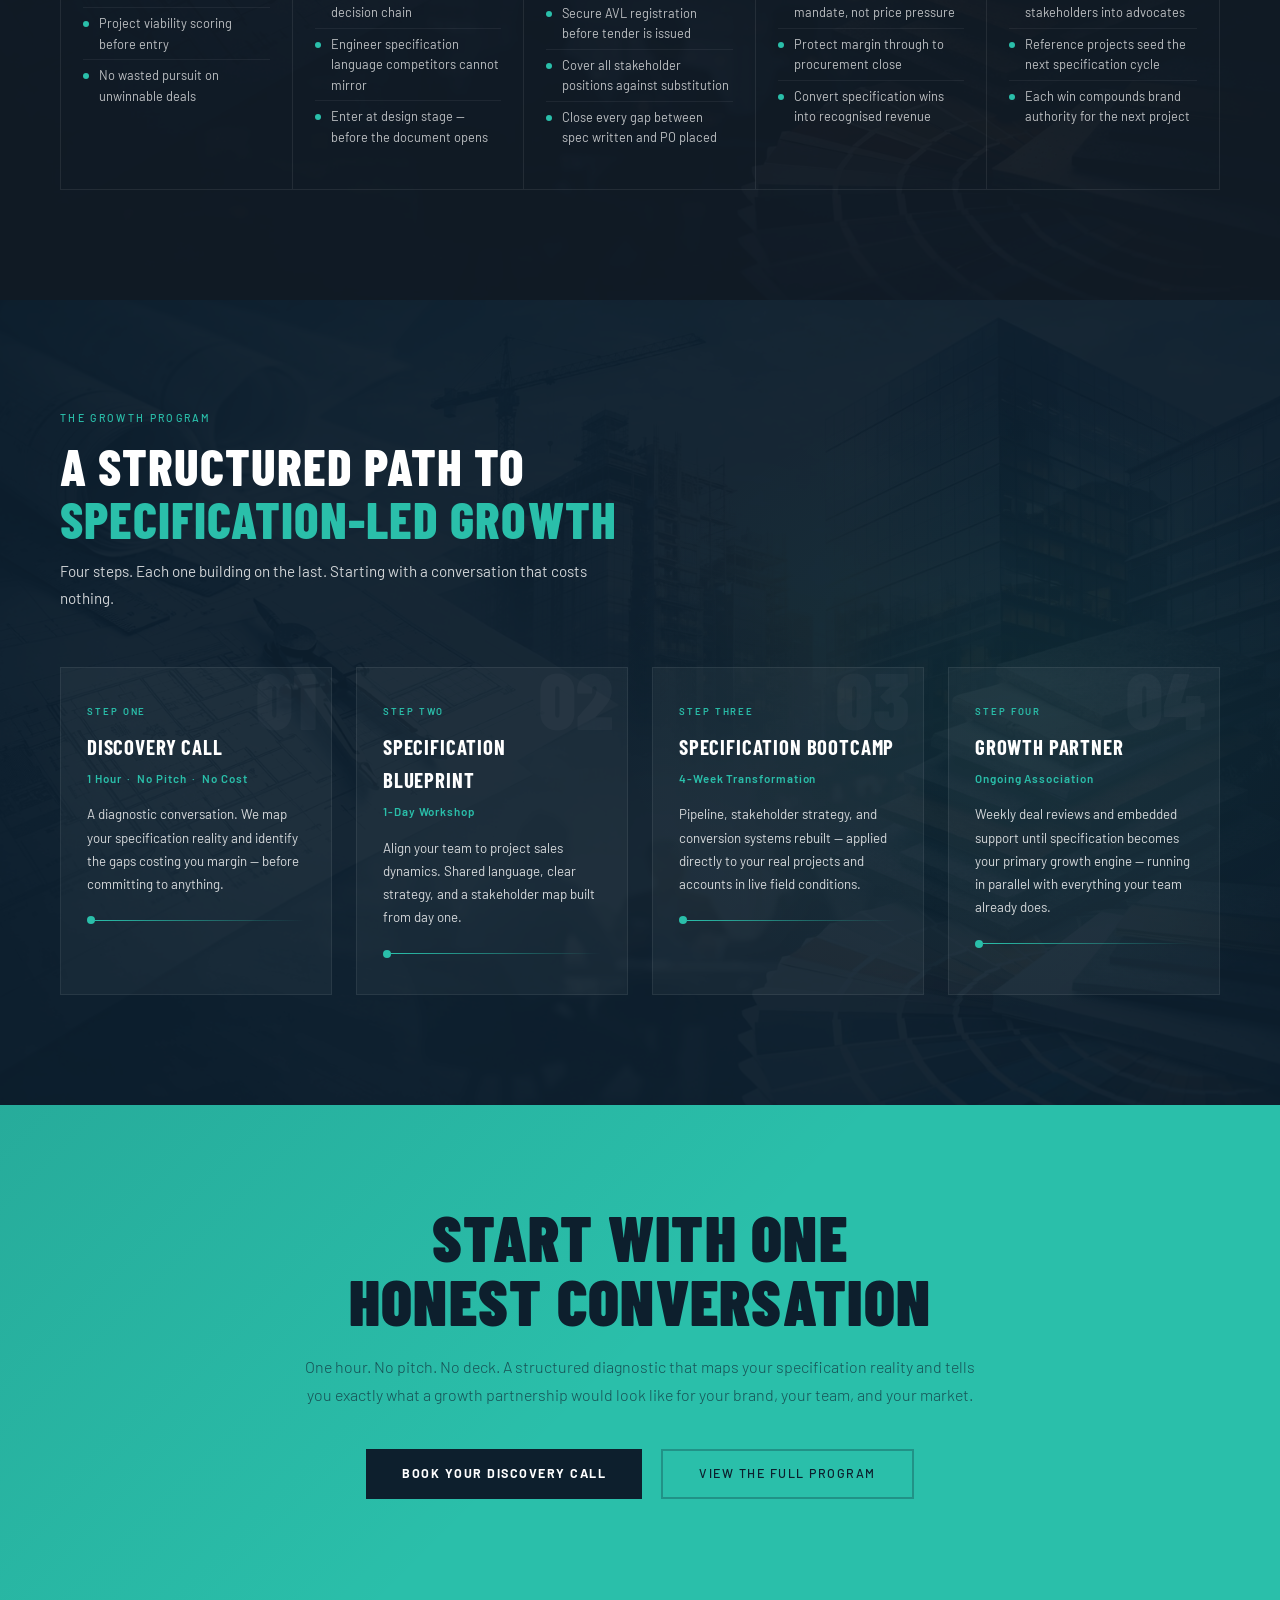
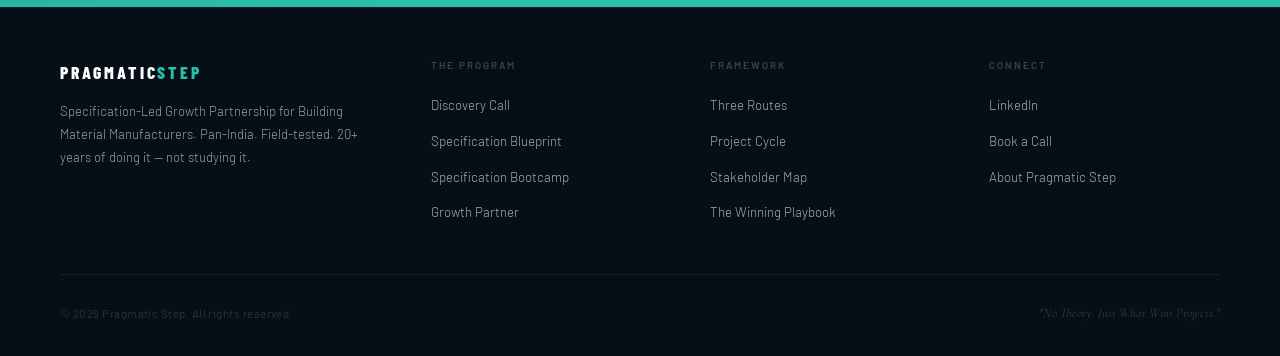
